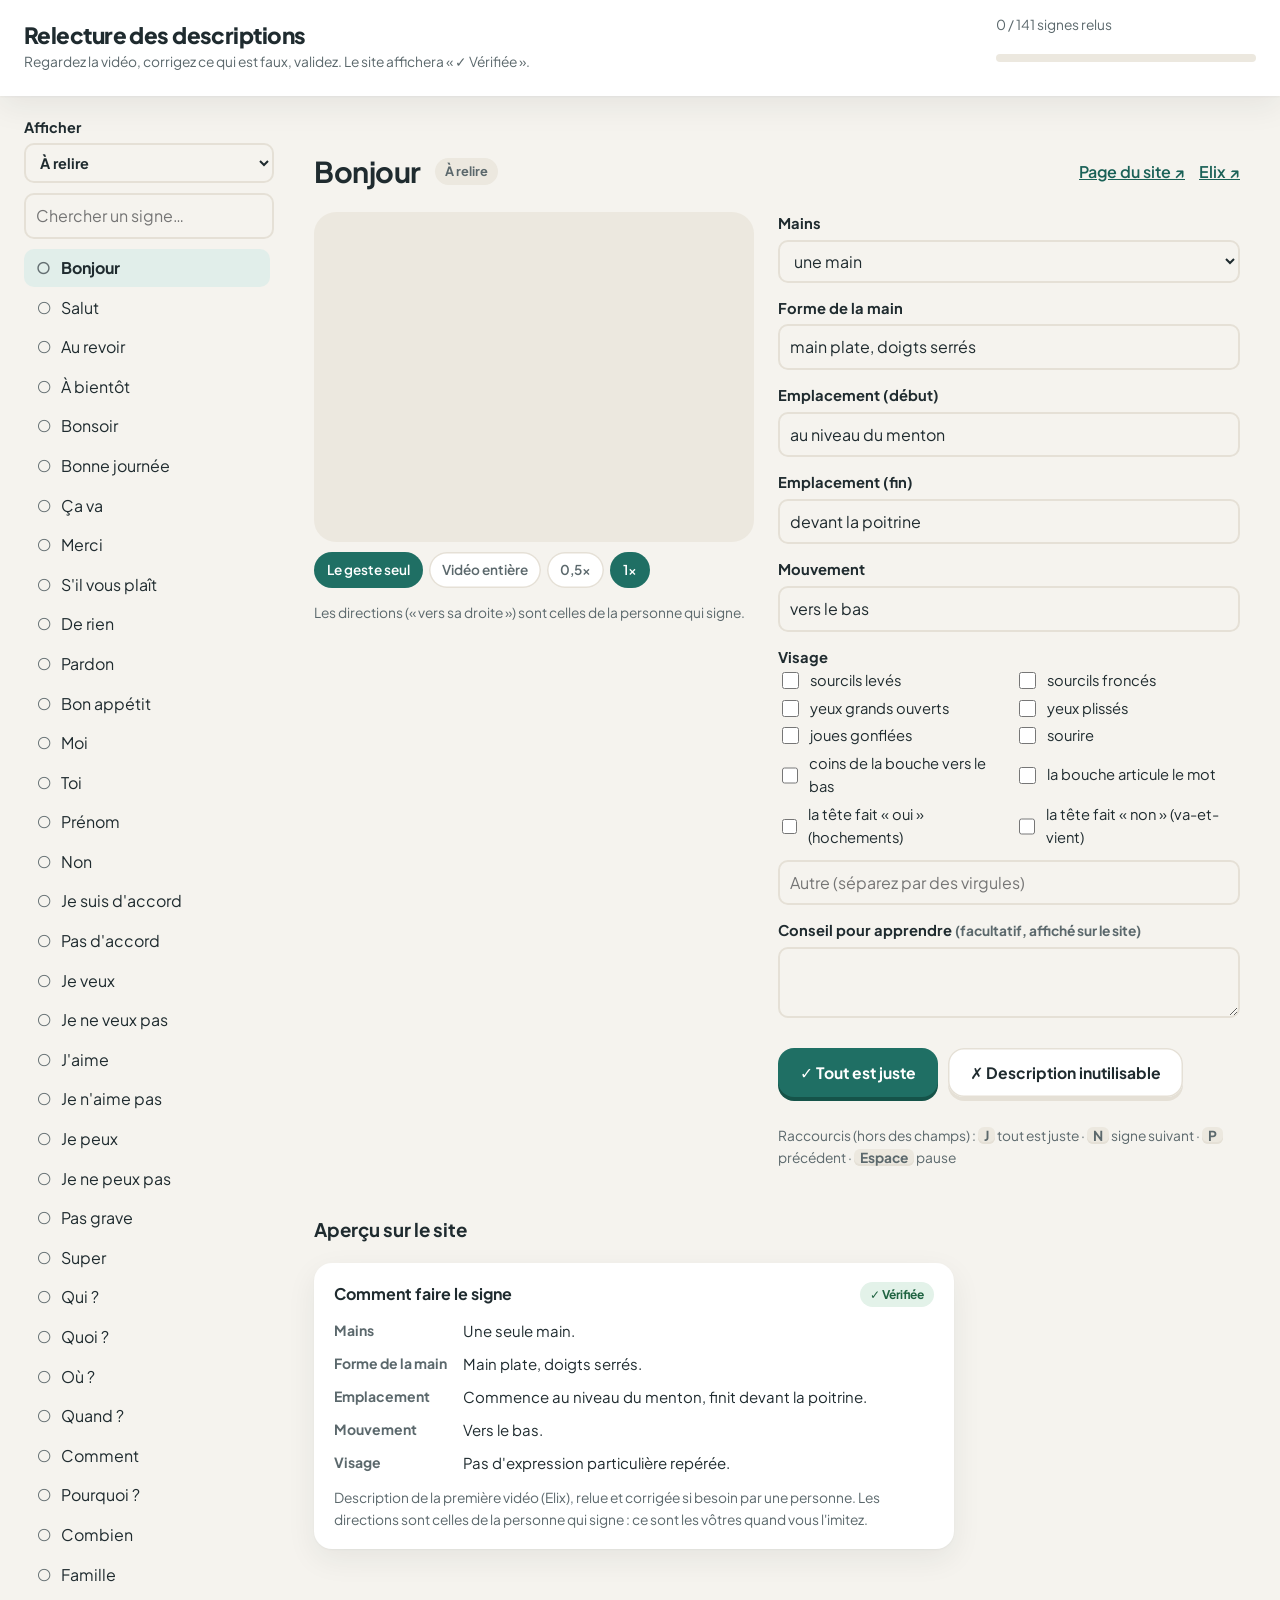
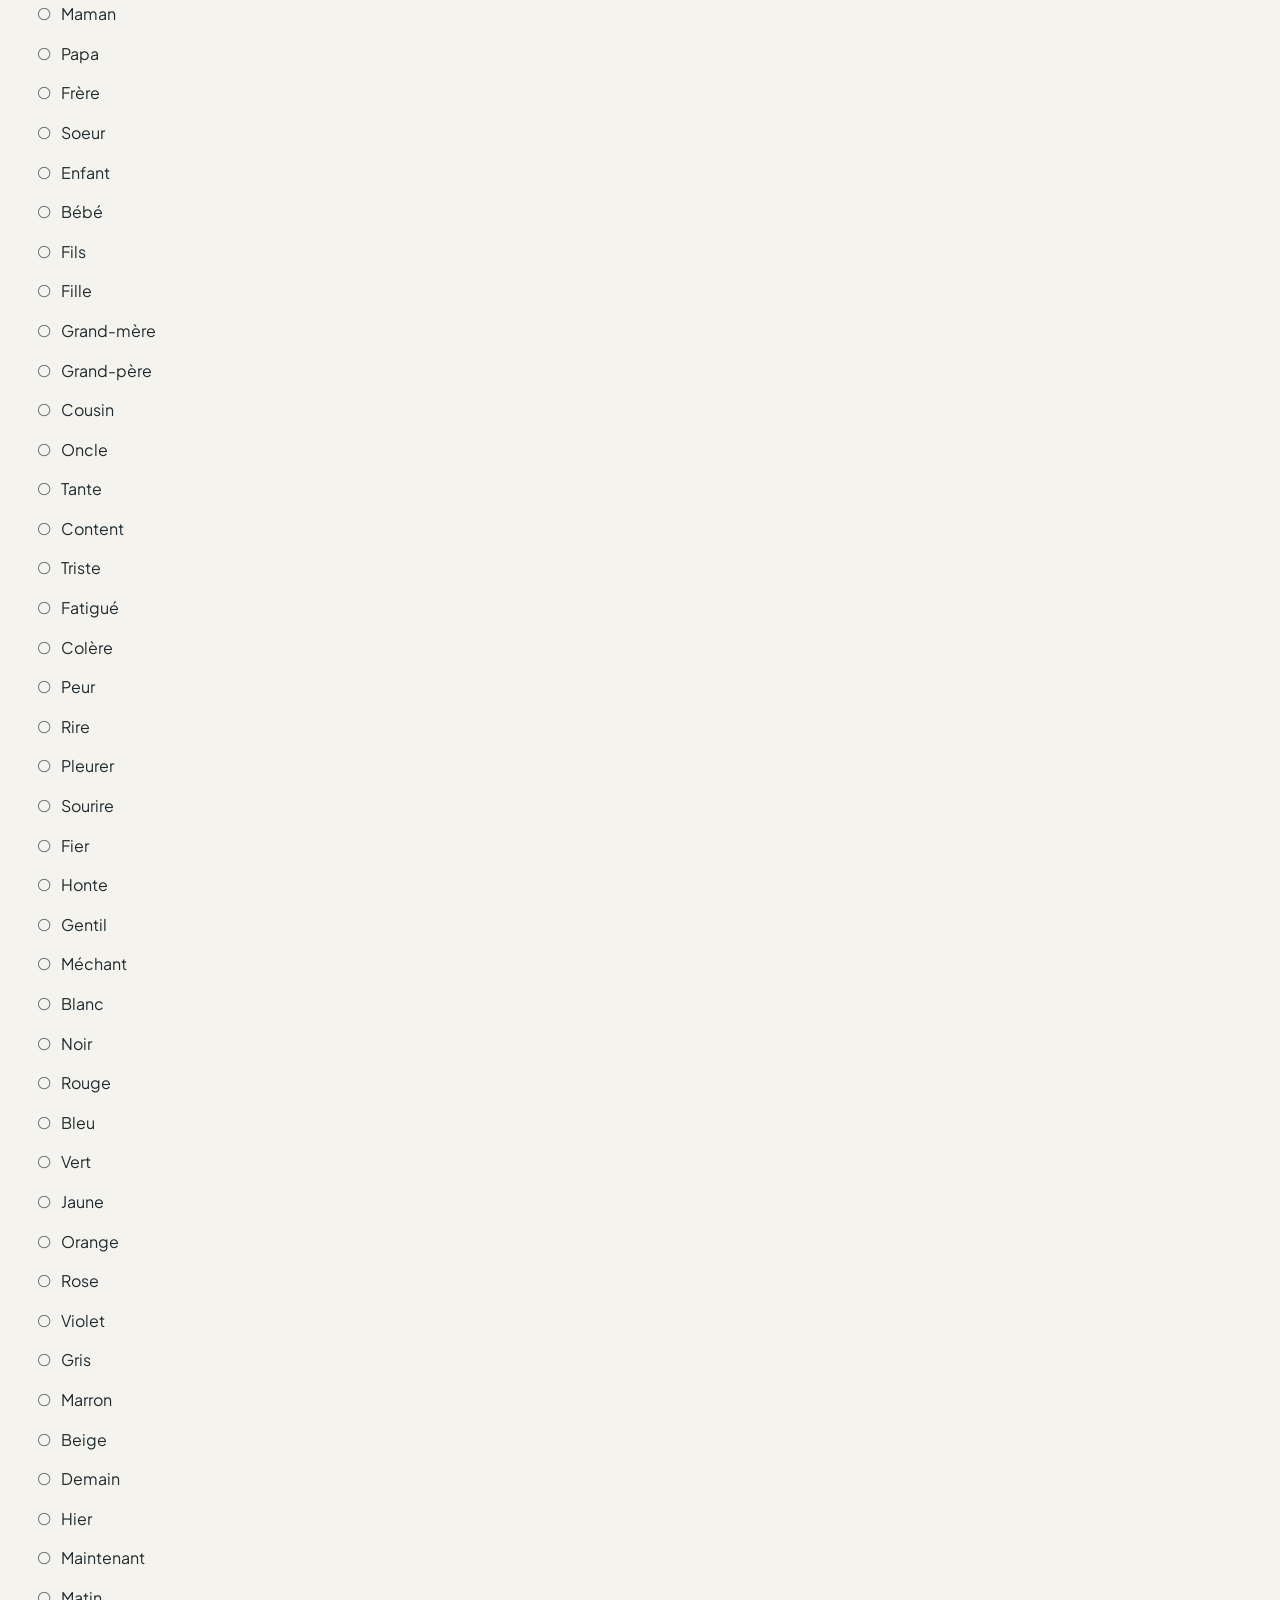
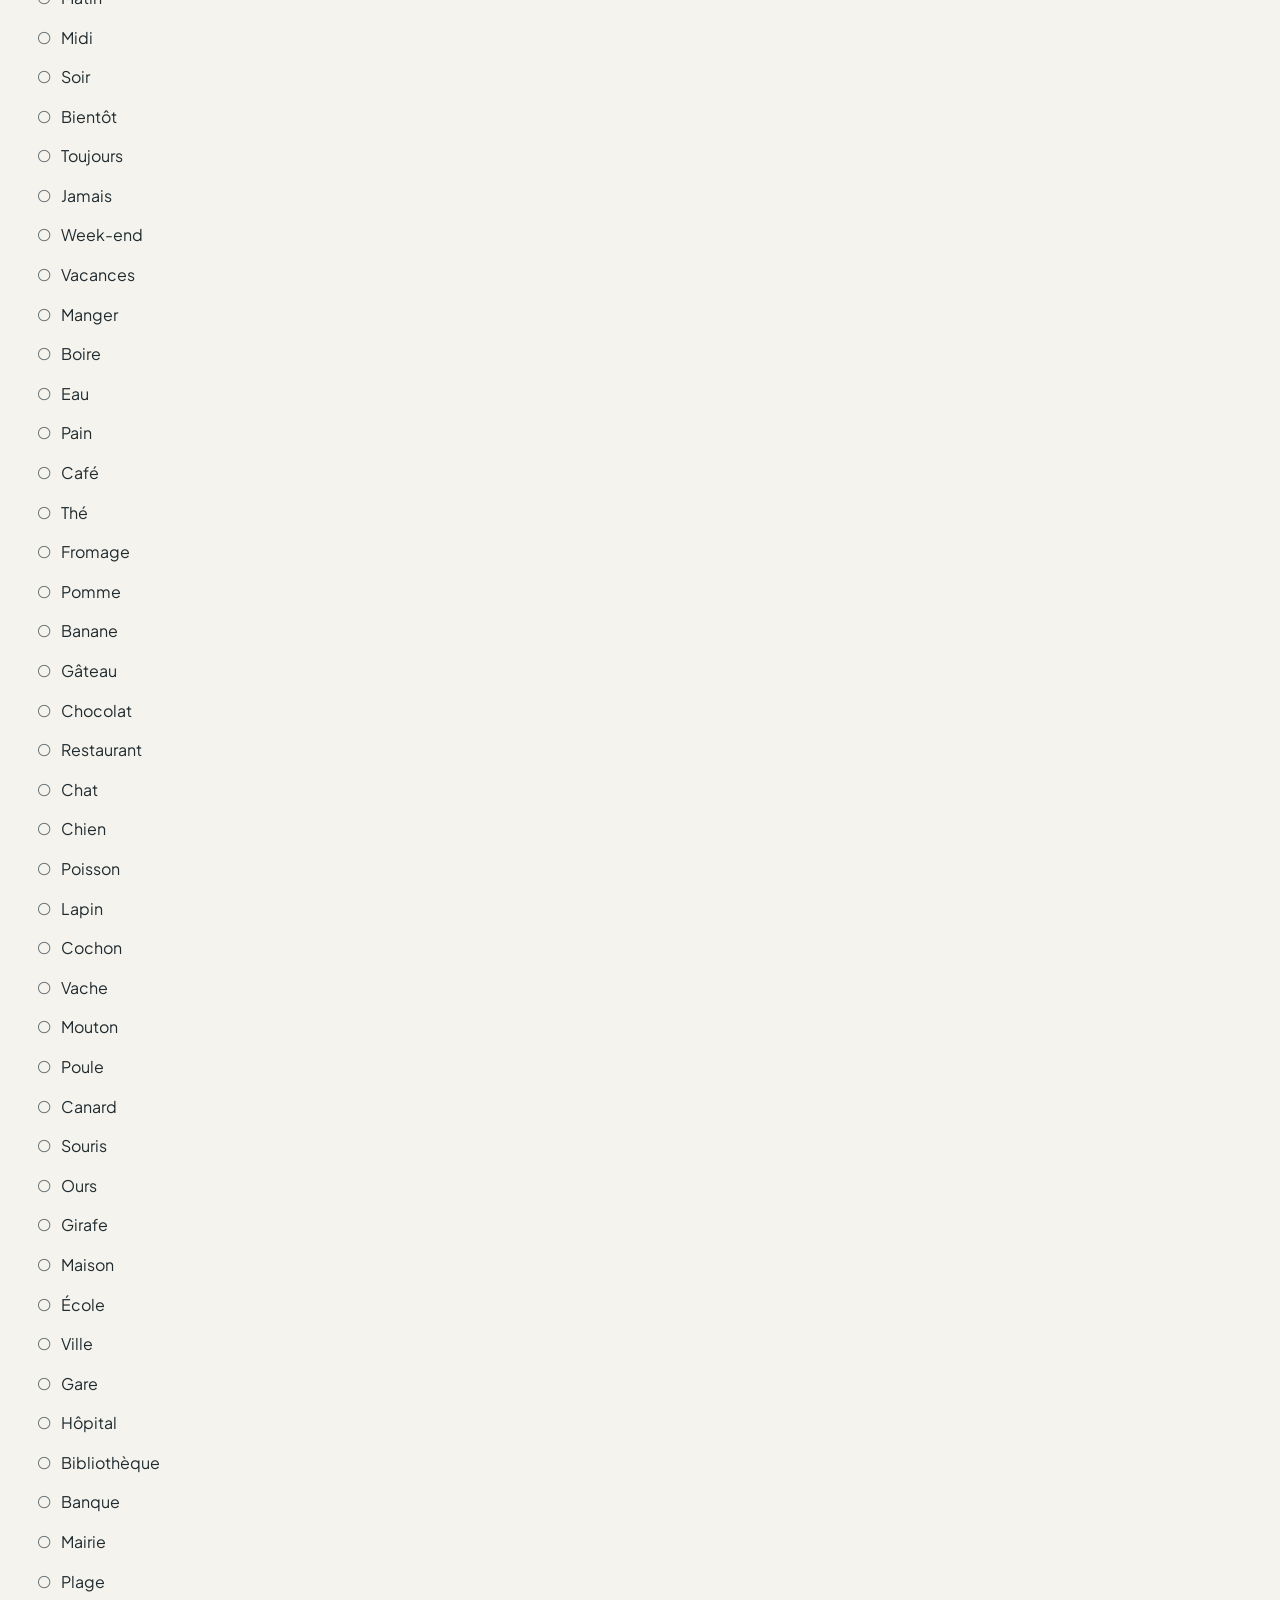
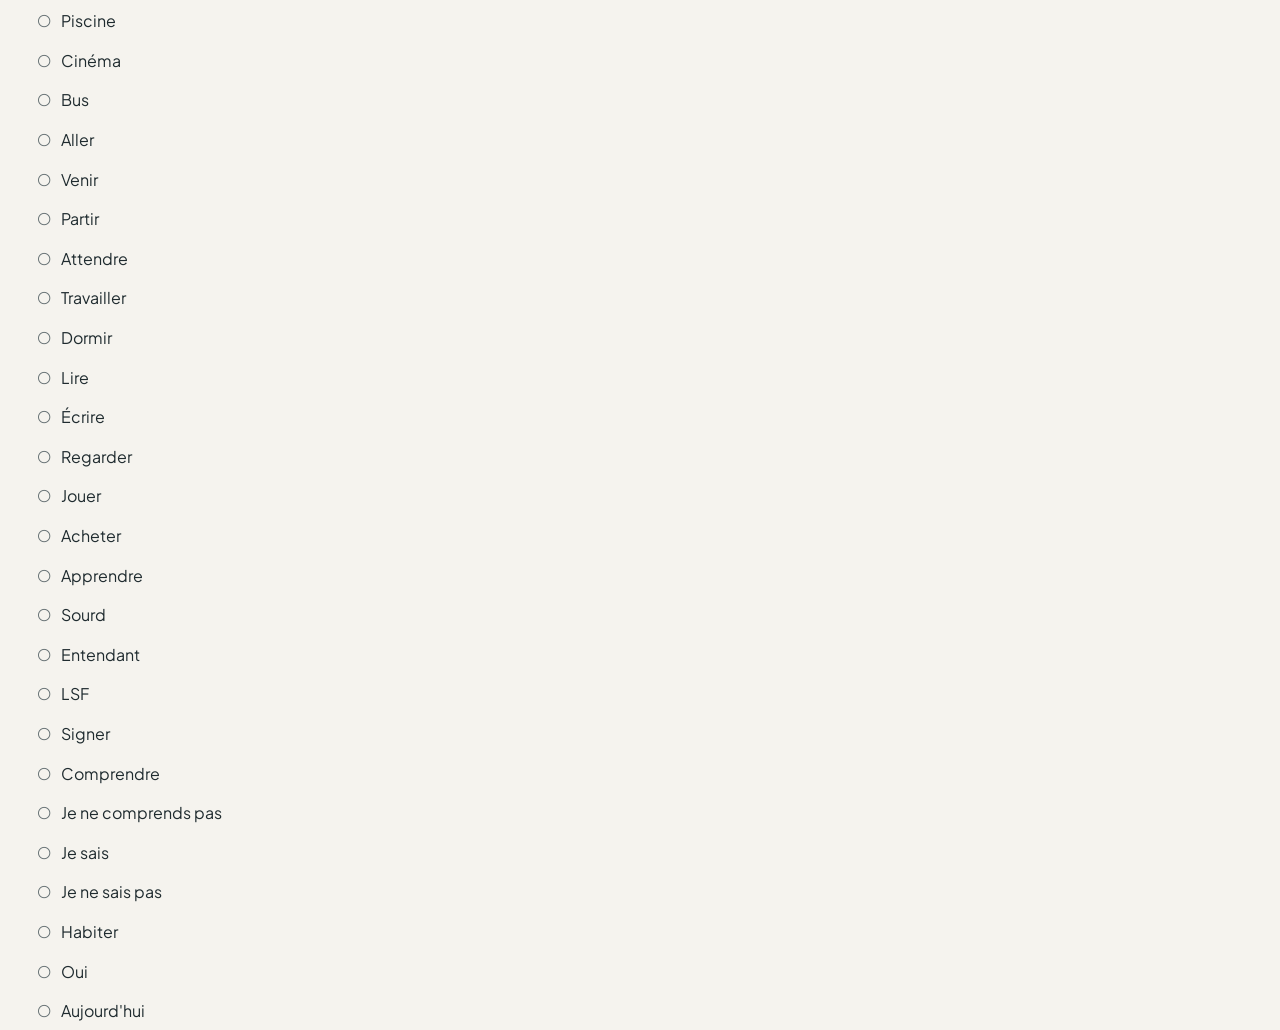
==== outils/relecture.html @ 21530ed2 "Descriptions : « Signaler une erreur » et outil de relecture - Bouton « Signaler une erreur » sur ch" ====
<!doctype html>
<html lang="fr">
<head>
  <meta charset="utf-8">
  <meta name="viewport" content="width=device-width, initial-scale=1">
  <title>Relecture des descriptions · Signes en main</title>
  <meta name="robots" content="noindex">
  <link rel="preconnect" href="https://fonts.googleapis.com">
  <link href="https://fonts.googleapis.com/css2?family=Plus+Jakarta+Sans:wght@400;600;700;800&display=swap" rel="stylesheet">
  <link rel="stylesheet" href="../css/style.css">
  <link rel="stylesheet" href="relecture.css">
</head>
<body>
  <header class="rl-entete">
    <div>
      <h1>Relecture des descriptions</h1>
      <p class="petit">Regardez la vidéo, corrigez ce qui est faux, validez. Le site affichera « ✓ Vérifiée ».</p>
    </div>
    <div class="rl-avancement">
      <span id="rl-compte" class="petit"></span>
      <span class="barre"><span id="rl-barre"></span></span>
      <span id="rl-sauvegarde" class="rl-sauvegarde" role="status" aria-live="polite"></span>
    </div>
  </header>

  <div class="rl-page">
    <aside class="rl-liste">
      <label class="rl-filtre">Afficher
        <select id="rl-filtre">
          <option value="a-relire">À relire</option>
          <option value="signales">Signalés</option>
          <option value="corrigee">Corrigés</option>
          <option value="verifiee">Validés tels quels</option>
          <option value="fausse">Inutilisables</option>
          <option value="tout">Tous</option>
        </select>
      </label>
      <input id="rl-recherche" type="search" placeholder="Chercher un signe…" aria-label="Chercher un signe">
      <nav id="rl-signes" aria-label="Signes à relire"></nav>
    </aside>
    <main id="rl-principal"></main>
  </div>

  <div id="rl-telecharger" class="rl-telecharger" hidden>
    <p><strong>Enregistrement automatique indisponible</strong> : le site n'a pas été ouvert avec « Ouvrir le site.bat ».
      Téléchargez le fichier, rangez-le dans le dossier <code>data</code> du site, puis lancez « Vérifier le site.bat ».
      Votre travail reste gardé dans ce navigateur en attendant.</p>
    <button class="btn" id="rl-btn-telecharger">Télécharger relecture-descriptions.json</button>
  </div>

  <script>
    // fonctions du site dont l'outil a besoin (définies dans js/app.js, non chargé ici)
    const echapper = s => String(s).replace(/[&<>"']/g, c => ({ "&": "&amp;", "<": "&lt;", ">": "&gt;", '"': "&quot;", "'": "&#39;" }[c]));
  </script>
  <script src="../js/progress.js"></script>
  <script src="../js/dictionnaire.js"></script>
  <script src="../js/descriptions.js"></script>
  <script src="../js/page-dictionnaire.js"></script>
  <script src="../js/signalements.js"></script>
  <script src="relecture.js"></script>
</body>
</html>
---- css/style.css ----
/* =====================================================================
   Signes en main — direction artistique « parcours » :
   grandes cartes arrondies, boutons en relief, parcours de pastilles,
   palette sobre (vert sapin, sable chaud, abricot en touche), sans noir pur.
   ===================================================================== */
:root {
  --fond: #f5f3ee;          /* sable très clair */
  --fond-2: #ece8df;
  --surface: #ffffff;
  --texte: #1f2b2f;         /* encre vert-gris, pas de noir pur */
  --doux: #5b686c;
  --tres-doux: #646f72;     /* contrastes vérifiés : au moins 4,5:1 sur le fond (WCAG AA) */
  --bord: #e5e0d6;
  --accent: #1f6f64;        /* vert sapin */
  --accent-fonce: #155349;
  --accent-pale: #e1eeea;
  --accent-texte: #1a6157;  /* l'accent quand il sert de couleur de texte */
  --chaud: #e08c4c;         /* abricot : série, élément « en cours » */
  --chaud-fonce: #9a5220;
  --chaud-pale: #fbeadc;
  --chaud-texte: #9a5220;
  --ok: #2a7f53;
  --ok-fonce: #1f6341;
  --ok-pale: #e3f2e9;
  --ok-texte: #1f6341;
  --ko: #b84f38;
  --ko-fonce: #933b28;
  --ko-pale: #f8e5df;
  --ko-texte: #933b28;
  --verre: rgba(245, 243, 238, .88); /* barre du haut translucide */
  --blanc-photo: #ffffff;
  color-scheme: light;
  --ombre: 0 1px 2px rgba(31, 43, 47, .04), 0 10px 30px rgba(31, 43, 47, .07);
  --rayon: 22px;
  --relief: 0 4px 0;        /* épaisseur des boutons « en relief » */
}

/* ---------- Thème sombre doux (réglage « Apparence ») : gris-vert, jamais de noir pur ---------- */
html[data-theme="sombre"] {
  --fond: #1f2628; --fond-2: #283133; --surface: #2a3335; --texte: #e8ebe6; --doux: #b3bcb9; --tres-doux: #939e9c; --bord: #3b4548;
  --accent: #2b7f72; --accent-fonce: #1b544b; --accent-pale: #244540; --accent-texte: #7cc7b8;
  --chaud: #e3955a; --chaud-fonce: #a8632d; --chaud-pale: #4a3628; --chaud-texte: #f0b98c;
  --ok: #2a7f53; --ok-fonce: #1f5e3e; --ok-pale: #233f30; --ok-texte: #9fdcb8;
  --ko: #b84f38; --ko-fonce: #8a3a29; --ko-pale: #4a2a24; --ko-texte: #f2b0a0;
  --verre: rgba(31, 38, 40, .88); --blanc-photo: #e9e6df;
  --ombre: 0 1px 2px rgba(0, 0, 0, .2), 0 10px 30px rgba(0, 0, 0, .18);
  color-scheme: dark;
}
@media (prefers-color-scheme: dark) {
  html[data-theme="auto"] {
    --fond: #1f2628; --fond-2: #283133; --surface: #2a3335; --texte: #e8ebe6; --doux: #b3bcb9; --tres-doux: #939e9c; --bord: #3b4548;
    --accent: #2b7f72; --accent-fonce: #1b544b; --accent-pale: #244540; --accent-texte: #7cc7b8;
    --chaud: #e3955a; --chaud-fonce: #a8632d; --chaud-pale: #4a3628; --chaud-texte: #f0b98c;
    --ok: #2a7f53; --ok-fonce: #1f5e3e; --ok-pale: #233f30; --ok-texte: #9fdcb8;
    --ko: #b84f38; --ko-fonce: #8a3a29; --ko-pale: #4a2a24; --ko-texte: #f2b0a0;
    --verre: rgba(31, 38, 40, .88); --blanc-photo: #e9e6df;
    --ombre: 0 1px 2px rgba(0, 0, 0, .2), 0 10px 30px rgba(0, 0, 0, .18);
    color-scheme: dark;
  }
}

/* ---------- Accessibilité ---------- */
/* contour bien visible pour la navigation au clavier (pas au clic de souris) */
:focus-visible { outline: 3px solid var(--accent-texte); outline-offset: 3px; border-radius: 6px; }
.btn:focus-visible, .btn-choix:focus-visible, .choix-video:focus-visible { outline-offset: 4px; }
.lien-evitement {
  position: absolute; left: 12px; top: -60px; z-index: 30; background: var(--accent); color: #fff; padding: 10px 16px;
  border-radius: 12px; font-weight: 700; text-decoration: none; transition: top .15s;
}
.lien-evitement:focus { top: 12px; }
.visuellement-cache { position: absolute !important; width: 1px; height: 1px; overflow: hidden; clip: rect(0 0 0 0); white-space: nowrap; }
main h1:focus { outline: none; }
/* moins d'animations pour les personnes que le mouvement gêne */
@media (prefers-reduced-motion: reduce) {
  *, *::before, *::after { animation-duration: .01ms !important; animation-iteration-count: 1 !important; transition-duration: .01ms !important; scroll-behavior: auto !important; }
}

/* ---------- Vidéo qui ne charge pas / hors ligne ---------- */
.choix-video .video-erreur { min-height: 0; aspect-ratio: 4 / 3; padding: 8px; font-size: .85rem; }
.video-erreur {
  display: grid; place-items: center; text-align: center; gap: 8px; padding: 28px 18px; min-height: 180px; border-radius: 14px;
  background: var(--fond-2); color: var(--doux);
}
.video-erreur strong { color: var(--texte); }
.video-erreur .hero-actions { justify-content: center; margin: 4px 0 0; }
.video-erreur .btn { margin-top: 0; }
.bandeau-hors-ligne {
  position: sticky; top: 0; z-index: 11; text-align: center; padding: 8px 16px; font-size: .88rem; font-weight: 600;
  background: var(--chaud-pale); color: var(--chaud-texte);
}

* { box-sizing: border-box; }
body {
  margin: 0;
  font-family: "Plus Jakarta Sans", "Segoe UI", system-ui, sans-serif;
  background: var(--fond);
  color: var(--texte);
  line-height: 1.6;
  -webkit-font-smoothing: antialiased;
}
a { color: inherit; }
h1 { font-size: clamp(1.8rem, 4vw, 2.5rem); line-height: 1.15; letter-spacing: -.025em; font-weight: 800; margin: .2em 0 .5em; }
h2 { font-size: 1.3rem; letter-spacing: -.015em; font-weight: 700; margin: 2.4em 0 1em; }
.petit { color: var(--doux); font-size: .86rem; }

/* ---------- Barre du haut ---------- */
.topbar {
  display: flex; align-items: center; gap: 12px 20px; flex-wrap: wrap;
  padding: 12px max(16px, calc((100% - 1080px) / 2));
  background: var(--verre); backdrop-filter: blur(12px);
  border-bottom: 1px solid var(--bord); position: sticky; top: 0; z-index: 10;
}
.logo { display: flex; align-items: center; gap: 10px; font-weight: 800; text-decoration: none; letter-spacing: -.02em; font-size: 1.05rem; }
.logo-mark {
  width: 34px; height: 34px; border-radius: 11px; display: grid; place-items: center;
  background: var(--accent); color: #fff; font-size: 1rem; box-shadow: 0 3px 0 var(--accent-fonce);
}
.topbar nav { display: flex; gap: 2px; flex-wrap: wrap; flex: 1; }
.topbar nav a { text-decoration: none; padding: 8px 14px; border-radius: 12px; color: var(--doux); font-size: .93rem; font-weight: 600; }
.topbar nav a:hover { color: var(--texte); background: var(--fond-2); }
.topbar nav a.actif { color: var(--accent-texte); background: var(--accent-pale); }
.compteurs { display: flex; gap: 8px; }
.compteur {
  display: inline-flex; align-items: center; gap: 6px; padding: 6px 12px; border-radius: 99px; text-decoration: none;
  background: var(--surface); border: 1px solid var(--bord); font-weight: 700; font-size: .9rem;
}
.compteur svg { width: 18px; height: 18px; }
.compteur.serie { color: var(--chaud-texte); }
.compteur.serie svg { color: var(--chaud); }
.compteur.appris { color: var(--accent-texte); }
.compteur span { color: var(--doux); font-weight: 600; font-size: .78rem; }

main { max-width: 1080px; margin: 0 auto; padding: 32px 16px 80px; }
.footer { text-align: center; color: var(--tres-doux); font-size: .8rem; padding: 28px 16px; border-top: 1px solid var(--bord); }
.footer a { color: var(--doux); }

/* ---------- Boutons en relief ---------- */
.btn {
  display: inline-block; border: none; cursor: pointer; text-decoration: none; font: inherit; font-weight: 700; font-size: .98rem;
  background: var(--accent); color: #fff; padding: 12px 22px; border-radius: 16px; margin-top: 12px;
  box-shadow: var(--relief) var(--accent-fonce); transition: filter .15s, transform .08s, box-shadow .08s;
  position: relative; top: 0;
}
.btn:hover { filter: brightness(1.06); }
.btn:active { transform: translateY(3px); box-shadow: 0 1px 0 var(--accent-fonce); }
.btn-second { background: var(--surface); color: var(--texte); box-shadow: 0 0 0 1.5px var(--bord) inset, var(--relief) var(--bord); }
.btn-second:active { box-shadow: 0 0 0 1.5px var(--bord) inset, 0 1px 0 var(--bord); }
.btn-ok { background: var(--ok); box-shadow: var(--relief) var(--ok-fonce); }
.btn-ko { background: var(--ko); box-shadow: var(--relief) var(--ko-fonce); }
.btn-grand { padding: 15px 30px; font-size: 1.05rem; }
.retour { display: inline-block; color: var(--doux); text-decoration: none; font-size: .92rem; font-weight: 600; margin-bottom: 8px; }
.retour:hover { color: var(--accent-texte); }
.surtitre {
  display: inline-block; font-size: .78rem; font-weight: 700; color: var(--accent-texte); background: var(--accent-pale);
  padding: 4px 12px; border-radius: 99px; letter-spacing: .03em; text-transform: uppercase;
}
a.surtitre { text-decoration: none; }
.lien-plus { color: var(--accent-texte); font-weight: 700; text-decoration: none; }

/* ---------- Accueil ---------- */
.hero { display: grid; grid-template-columns: 1.1fr 1fr; gap: 48px; align-items: center; padding: 8px 0; }
.hero h1 { font-size: clamp(2.1rem, 5vw, 3.2rem); margin-top: .45em; }
.hero-sous { color: var(--doux); font-size: 1.08rem; max-width: 34em; }
.hero-actions { display: flex; gap: 12px; flex-wrap: wrap; margin-bottom: 8px; }
.tableau { display: grid; grid-template-columns: 1.4fr 1fr 1fr; gap: 16px; margin-top: 36px; }
.tuile {
  background: var(--surface); border-radius: var(--rayon); padding: 22px; text-decoration: none; display: flex; flex-direction: column; gap: 4px;
  box-shadow: var(--ombre); transition: transform .2s;
}
a.tuile:hover { transform: translateY(-2px); }
.tuile-titre { font-weight: 800; font-size: 1.15rem; letter-spacing: -.01em; }
.tuile-chiffre { font-size: 2.2rem; font-weight: 800; letter-spacing: -.03em; line-height: 1.1; }
.tuile.continuer { background: var(--accent); color: #fff; box-shadow: 0 6px 0 var(--accent-fonce); }
.tuile.continuer .petit { color: rgba(255,255,255,.75); }
.tuile.continuer .barre { background: rgba(255,255,255,.2); }
.tuile.continuer .barre span { background: #fff; }
.tuile.serie .tuile-chiffre { color: var(--chaud-texte); }
.tuile.reviser .tuile-chiffre { color: var(--accent-texte); }
.tuile .carte-icone { margin-bottom: 6px; }
.info { background: var(--surface); border-radius: var(--rayon); padding: 8px 28px 20px; margin-top: 48px; box-shadow: var(--ombre); }
.info h2 { margin-top: 1em; }
.info ul { padding-left: 1.1em; color: var(--doux); }
.info li { margin: 6px 0; }

/* ---------- Cartes de thèmes ---------- */
.grille { display: grid; grid-template-columns: repeat(auto-fill, minmax(230px, 1fr)); gap: 16px; }
.carte {
  display: flex; flex-direction: column; gap: 4px; text-decoration: none;
  background: var(--surface); border-radius: var(--rayon); padding: 22px; box-shadow: var(--ombre);
  transition: transform .2s;
}
.carte:hover { transform: translateY(-3px); }
.carte-icone {
  width: 46px; height: 46px; border-radius: 14px; display: grid; place-items: center; margin-bottom: 12px;
  color: var(--c); background: color-mix(in srgb, var(--c) 13%, var(--surface));
}
.carte-icone svg { width: 23px; height: 23px; }
.carte-titre { font-weight: 700; font-size: 1.06rem; }
.barre { height: 8px; background: var(--fond-2); border-radius: 99px; overflow: hidden; margin-top: 14px; }
.barre span { display: block; height: 100%; background: var(--c, var(--accent)); border-radius: 99px; }
.titre-icone { display: flex; align-items: center; gap: 14px; }
.titre-icone .carte-icone { margin: 0; }

/* ---------- Parcours (page Leçons) ---------- */
.unite {
  border-radius: var(--rayon); padding: 20px 24px; margin: 36px 0 8px; color: #fff;
  background: var(--c); box-shadow: 0 5px 0 color-mix(in srgb, var(--c) 70%, black);
  display: flex; align-items: center; justify-content: space-between; gap: 16px; flex-wrap: wrap;
}
.unite:first-of-type { margin-top: 20px; }
.unite small { display: block; font-size: .78rem; font-weight: 700; letter-spacing: .06em; text-transform: uppercase; opacity: .8; }
.unite strong { font-size: 1.3rem; font-weight: 800; letter-spacing: -.01em; }
.unite .compte { font-weight: 700; font-size: .9rem; background: rgba(0,0,0,.18); padding: 6px 12px; border-radius: 99px; }
.parcours { display: flex; flex-direction: column; align-items: center; gap: 22px; padding: 28px 0 8px; }
.etape { --d: 0px; transform: translateX(var(--d)); display: flex; flex-direction: column; align-items: center; gap: 8px; text-decoration: none; width: 170px; text-align: center; }
.etape:nth-child(4n+2) { --d: 70px; }
.etape:nth-child(4n+3) { --d: 100px; }
.etape:nth-child(4n+4) { --d: 50px; }
.etape:nth-child(4n+1) { --d: -60px; }
.pastille {
  position: relative; width: 84px; height: 84px; border-radius: 50%; display: grid; place-items: center;
  background: conic-gradient(var(--c) calc(var(--p) * 1%), color-mix(in srgb, var(--c) 18%, var(--fond)) 0);
  transition: transform .15s;
}
.pastille::before {
  content: ""; position: absolute; inset: 7px; border-radius: 50%;
  background: var(--surface); box-shadow: 0 4px 0 color-mix(in srgb, var(--c) 35%, var(--surface));
}
.pastille svg { position: relative; width: 32px; height: 32px; color: var(--c); }
.etape:hover .pastille { transform: translateY(-3px); }
.etape.fini .pastille::before { background: var(--c); box-shadow: 0 4px 0 color-mix(in srgb, var(--c) 70%, black); }
.etape.fini .pastille svg { color: #fff; }
.etape-nom { font-weight: 700; font-size: .95rem; line-height: 1.25; }
.etape-info { font-size: .78rem; color: var(--doux); font-weight: 600; margin-top: -6px; }
.bulle-suivante {
  background: var(--chaud-fonce); color: #fff; font-weight: 800; font-size: .8rem; letter-spacing: .02em; text-transform: uppercase;
  padding: 6px 12px; border-radius: 12px; position: relative; box-shadow: 0 3px 0 color-mix(in srgb, var(--chaud-fonce) 70%, black); margin-bottom: 4px;
  animation: flotter 2.4s ease-in-out infinite;
}
.bulle-suivante::after {
  content: ""; position: absolute; left: 50%; bottom: -6px; width: 12px; height: 12px; background: var(--chaud-fonce);
  transform: translateX(-50%) rotate(45deg); border-radius: 2px;
}
.etape.suivante .pastille { outline: 4px solid var(--chaud-pale); outline-offset: 4px; }
@keyframes flotter { 50% { transform: translateY(-4px); } }

/* ---------- Page d'un thème ---------- */
.actions-theme { display: flex; gap: 12px; flex-wrap: wrap; margin: 0 0 24px; }
.actions-theme .btn { margin-top: 0; }
.liste-signes { display: grid; grid-template-columns: repeat(auto-fill, minmax(210px, 1fr)); gap: 10px; margin-bottom: 20px; }
.ligne-signe {
  display: flex; justify-content: space-between; align-items: center; gap: 8px; text-decoration: none; font-weight: 600;
  background: var(--surface); padding: 15px 18px; border-radius: 16px; box-shadow: 0 0 0 1.5px var(--bord) inset, 0 3px 0 var(--bord);
  transition: color .15s, transform .1s;
}
.ligne-signe:hover { color: var(--c); }
.ligne-signe:active { transform: translateY(2px); }
.etat { color: var(--ok-texte); font-size: .78rem; font-weight: 700; white-space: nowrap; }

/* ---------- Vidéos ---------- */
.video-lsf { background: var(--surface); border-radius: var(--rayon); padding: 12px; box-shadow: var(--ombre); }
.video-lsf video { display: block; width: 100%; max-height: 460px; border-radius: 14px; background: var(--fond-2); }
.video-barre { display: flex; align-items: center; justify-content: space-between; gap: 12px; flex-wrap: wrap; padding: 12px 2px 2px; }
.video-credit { font-size: .76rem; color: var(--tres-doux); }
.credits { margin-top: 40px; font-size: .8rem; color: var(--tres-doux); }
.credits a, .video-credit a { color: var(--doux); }
.vitesses { display: flex; gap: 2px; background: var(--fond); border-radius: 12px; padding: 3px; }
.vitesses button {
  border: none; background: transparent; border-radius: 9px; padding: 5px 10px; cursor: pointer; font: inherit; font-size: .8rem; font-weight: 600; color: var(--doux);
}
.vitesses button.actif { background: var(--surface); color: var(--texte); box-shadow: 0 1px 3px rgba(31,43,47,.12); }

/* ---------- Mode gaucher : vidéos et photos retournées comme dans un miroir ---------- */
html.gaucher video,
html.gaucher .lettre img, html.gaucher .lettre-grande img, html.gaucher .zoom-carte img { transform: scaleX(-1); }
.btn-gaucher:not(.btn) {
  border: none; background: var(--fond); color: var(--doux); border-radius: 12px; padding: 8px 12px 8px 30px; cursor: pointer;
  font: inherit; font-size: .8rem; font-weight: 600; position: relative;
}
.btn-gaucher::before {
  content: ""; position: absolute; left: 11px; top: 50%; width: 12px; height: 12px; margin-top: -6px; border-radius: 4px;
  border: 2px solid currentColor; box-sizing: border-box;
}
.btn-gaucher.btn { padding-left: 40px; }
.btn-gaucher.btn::before { left: 18px; }
.btn-gaucher[aria-pressed="true"]:not(.btn) { background: var(--accent-pale); color: var(--accent-texte); }
.btn-gaucher[aria-pressed="true"]::before { background: currentColor; box-shadow: inset 0 0 0 2px var(--surface); }
.video-lecture { display: none; align-items: center; gap: 10px; flex: 1 1 100%; }
html.gaucher .video-lecture { display: flex; }
html.gaucher .video-lsf video { cursor: pointer; }
.video-lecture .lire {
  width: 36px; height: 36px; flex: none; border: none; border-radius: 50%; background: var(--accent); color: #fff;
  font-size: .8rem; cursor: pointer; box-shadow: 0 3px 0 var(--accent-fonce);
}
.video-lecture input { flex: 1; accent-color: var(--accent); min-width: 0; }
/* « vers votre droite » s'inverse tout seul (voir directions() dans page-dictionnaire.js) */
.dir[data-d="droite"]::before { content: "droite"; }
.dir[data-d="gauche"]::before { content: "gauche"; }
html.gaucher .dir[data-d="droite"]::before { content: "gauche"; }
html.gaucher .dir[data-d="gauche"]::before { content: "droite"; }
.si-gaucher, html.gaucher .si-droitier { display: none; }
html.gaucher .si-gaucher { display: inline; }
/* ---------- Sauvegarde de la progression ---------- */
.sauvegarde {
  background: var(--surface); border-radius: var(--rayon); padding: 20px 22px; box-shadow: var(--ombre); margin-bottom: 28px; max-width: 720px;
}
.sauvegarde > p:first-child { margin-top: 0; }
.sauvegarde .a-faire { color: var(--chaud-texte); font-weight: 600; }
.sauvegarde .hero-actions { margin: 14px 0 4px; }
.transfert { margin-top: 16px; border-top: 1px solid var(--bord); padding-top: 14px; }
.transfert summary { cursor: pointer; font-weight: 600; color: var(--accent-texte); }
.transfert textarea {
  width: 100%; box-sizing: border-box; margin-top: 12px; border: 2px solid var(--bord); border-radius: 14px; padding: 10px 12px;
  font: .8rem/1.4 ui-monospace, monospace; color: var(--texte); background: var(--fond); resize: vertical; word-break: break-all;
}
.transfert textarea:focus { outline: none; border-color: var(--accent); }
.message-sauvegarde { margin: 14px 0 0; padding: 12px 14px; border-radius: 14px; }
.message-sauvegarde.ok { background: var(--ok-pale); color: var(--ok-texte); }
.message-sauvegarde.ko { background: var(--ko-pale); color: var(--ko-texte); }
.carte-restauration { margin-top: 16px; padding: 16px; border-radius: 16px; background: var(--fond); }
.carte-restauration p { margin: 0; }
.rappel-sauvegarde {
  display: flex; flex-direction: column; gap: 2px; margin-top: 16px; padding: 14px 18px; border-radius: 18px; text-decoration: none;
  background: var(--chaud-pale); color: var(--chaud-texte); box-shadow: inset 0 0 0 1px color-mix(in srgb, var(--chaud) 30%, transparent);
}
.rappel-sauvegarde .petit { color: var(--chaud-texte); opacity: .85; }
.rappel-sauvegarde:hover { box-shadow: inset 0 0 0 2px var(--chaud); }

/* Choix de l'apparence (page Progression) */
.reglage-theme { flex-direction: column; gap: 10px; border: none; cursor: default; margin-top: -14px; }
.reglage-theme legend { float: left; padding: 0; }
.choix-theme { display: flex; flex-wrap: wrap; gap: 8px; clear: both; }
.choix-theme label { cursor: pointer; }
.choix-theme input { position: absolute; opacity: 0; pointer-events: none; }
.choix-theme span {
  display: inline-block; padding: 8px 14px; border-radius: 12px; font-weight: 600; font-size: .9rem; color: var(--doux);
  background: var(--fond); box-shadow: 0 0 0 1.5px var(--bord) inset;
}
.choix-theme input:checked + span { background: var(--accent-pale); color: var(--accent-texte); box-shadow: 0 0 0 2px var(--accent) inset; }
.choix-theme input:focus-visible + span { outline: 3px solid var(--accent-texte); outline-offset: 2px; }

/* Réglage avec interrupteur (page Progression) */
.reglage {
  display: flex; align-items: flex-start; gap: 14px; background: var(--surface); border-radius: var(--rayon); padding: 18px 20px;
  box-shadow: var(--ombre); cursor: pointer; margin-bottom: 28px; max-width: 720px;
}
.reglage input { position: absolute; opacity: 0; pointer-events: none; }
.reglage .petit { display: block; margin-top: 4px; }
.interrupteur {
  flex: none; width: 46px; height: 28px; border-radius: 99px; background: var(--bord); position: relative; transition: background .2s; margin-top: 2px;
}
.interrupteur::after {
  content: ""; position: absolute; top: 3px; left: 3px; width: 22px; height: 22px; border-radius: 50%; background: #fff;
  box-shadow: 0 1px 3px rgba(31,43,47,.25); transition: transform .2s;
}
.reglage input:checked + .interrupteur { background: var(--accent); }
.reglage input:checked + .interrupteur::after { transform: translateX(18px); }
.reglage input:focus-visible + .interrupteur { outline: 3px solid var(--accent-pale); outline-offset: 2px; }
.signeurs { display: flex; align-items: center; flex-wrap: wrap; gap: 8px; margin-top: 14px; }

/* ---------- Fiche signe ---------- */
.fiche { display: grid; grid-template-columns: 1fr 1fr; gap: 40px; align-items: start; }
.fiche-info .btn-second { margin-left: 8px; }
.nav-signes { display: flex; justify-content: space-between; gap: 12px; margin-top: 32px; }
.nav-signes a { color: var(--accent-texte); font-weight: 700; text-decoration: none; font-size: .92rem; }
.conseils-signe { color: var(--doux); padding-left: 1.2em; margin: 8px 0 18px; }
.conseils-signe li { margin: 6px 0; }
.description-auto { margin: 18px 0; padding: 18px 20px; border-radius: 18px; background: var(--surface); box-shadow: var(--ombre); }
.description-tete { display: flex; align-items: center; justify-content: space-between; gap: 10px; flex-wrap: wrap; margin-bottom: 12px; }
.etiquette-auto { font-size: 12px; font-weight: 700; color: var(--chaud-texte); background: var(--chaud-pale); border-radius: 999px; padding: 3px 10px; }
.description-auto dl { display: grid; grid-template-columns: max-content 1fr; gap: 9px 16px; margin: 0 0 12px; }
.description-auto dt { font-weight: 700; color: var(--doux); font-size: 14px; }
.description-auto dd { margin: 0; font-size: 15px; }
.description-auto .petit { margin: 0; }
.plus-loin { margin-top: 18px; padding: 16px 18px; border-radius: 18px; background: var(--surface); box-shadow: var(--ombre); }
.plus-loin p { margin: 2px 0 10px; }
.liens-plus { display: flex; gap: 10px; flex-wrap: wrap; }
.liens-plus a {
  display: flex; flex-direction: column; text-decoration: none; font-weight: 700; color: var(--accent-texte);
  padding: 9px 14px; border-radius: 12px; background: var(--accent-pale);
}
.liens-plus a span { font-size: .75rem; font-weight: 500; color: var(--doux); }

/* ---------- Quiz ---------- */
.quiz-tete { display: flex; align-items: center; gap: 16px; margin-bottom: 8px; }
.quitter {
  width: 40px; height: 40px; border-radius: 12px; display: grid; place-items: center; text-decoration: none; flex-shrink: 0;
  color: var(--doux); font-size: 1.3rem; font-weight: 700; background: var(--surface); box-shadow: 0 0 0 1.5px var(--bord) inset;
}
.quitter:hover { color: var(--texte); }
.progression-quiz { flex: 1; height: 14px; background: var(--fond-2); border-radius: 99px; overflow: hidden; }
.progression-quiz span { display: block; height: 100%; background: var(--ok); border-radius: 99px; transition: width .4s; box-shadow: inset 0 -3px 0 rgba(0,0,0,.08); }
.quiz-compte { font-weight: 700; color: var(--doux); font-size: .9rem; white-space: nowrap; }
.consigne { font-size: clamp(1.3rem, 3vw, 1.6rem); font-weight: 800; letter-spacing: -.015em; margin: 22px 0 18px; }
.quiz { display: grid; grid-template-columns: 1.1fr 1fr; gap: 32px; align-items: center; }
.choix { display: grid; grid-template-columns: 1fr 1fr; gap: 12px; }
.btn-choix {
  font: inherit; font-size: 1.02rem; font-weight: 700; padding: 18px 16px; border-radius: 16px; cursor: pointer; text-align: center;
  background: var(--surface); border: none; color: var(--texte);
  box-shadow: 0 0 0 2px var(--bord) inset, var(--relief) var(--bord); transition: transform .08s, box-shadow .08s, background .15s;
}
.btn-choix:hover:not(:disabled) { background: var(--accent-pale); }
.btn-choix:active:not(:disabled) { transform: translateY(3px); box-shadow: 0 0 0 2px var(--bord) inset, 0 1px 0 var(--bord); }
.btn-choix:disabled { cursor: default; }
.btn-choix.juste { background: var(--ok-pale); color: var(--ok-texte); box-shadow: 0 0 0 2px var(--ok) inset, var(--relief) var(--ok); }
.btn-choix.faux { background: var(--ko-pale); color: var(--ko-texte); box-shadow: 0 0 0 2px var(--ko) inset, var(--relief) var(--ko); }
.choix-videos { display: grid; grid-template-columns: repeat(2, 1fr); gap: 14px; max-width: 820px; }
.choix-video {
  padding: 7px; border-radius: 18px; border: none; background: var(--surface); cursor: pointer;
  box-shadow: 0 0 0 2px var(--bord) inset, var(--relief) var(--bord); transition: transform .08s;
}
.choix-video video { display: block; width: 100%; border-radius: 12px; aspect-ratio: 4 / 3; object-fit: cover; background: var(--fond-2); }
.choix-video:hover:not(:disabled) { box-shadow: 0 0 0 2px var(--accent) inset, var(--relief) var(--accent-pale); }
.choix-video.juste { box-shadow: 0 0 0 3px var(--ok) inset, var(--relief) var(--ok); }
.choix-video.faux { box-shadow: 0 0 0 3px var(--ko) inset, var(--relief) var(--ko); opacity: .75; }
.choix-video:disabled { cursor: default; }
/* bandeau de réponse en bas de l'écran */
#retour-quiz:empty { display: none; }
#retour-quiz {
  position: fixed; left: 0; right: 0; bottom: 0; z-index: 15; padding: 18px max(16px, calc((100% - 1080px) / 2));
  display: flex; align-items: center; justify-content: space-between; gap: 16px; flex-wrap: wrap;
  animation: monter .25s ease-out;
}
#retour-quiz.ok { background: var(--ok-pale); border-top: 2px solid color-mix(in srgb, var(--ok) 30%, var(--surface)); }
#retour-quiz.ko { background: var(--ko-pale); border-top: 2px solid color-mix(in srgb, var(--ko) 30%, var(--surface)); }
#retour-quiz p { margin: 0; font-size: 1.15rem; }
#retour-quiz .petit { display: block; font-size: .85rem; font-weight: 500; margin-top: 2px; }
#retour-quiz .btn { margin: 0; min-width: 180px; text-align: center; }
@keyframes monter { from { transform: translateY(100%); } }
.msg-ok { color: var(--ok-texte); font-weight: 800; }
.msg-ko { color: var(--ko-texte); font-weight: 800; }
.quiz-fin { text-align: center; padding: 40px 0; }
.quiz-fin .hero-actions { justify-content: center; }
.score { font-size: 3.4rem; font-weight: 800; letter-spacing: -.03em; margin: 0; color: var(--accent-texte); }
.quiz-fin .score-carte { display: inline-block; background: var(--surface); border-radius: var(--rayon); padding: 22px 48px; box-shadow: var(--ombre); margin: 8px 0 16px; }

/* ---------- Révision ---------- */
.carte-revision { background: var(--surface); border-radius: var(--rayon); padding: 30px; text-align: center; box-shadow: var(--ombre); max-width: 520px; }
.carte-revision p { margin: 4px 0; }
.boites { display: flex; gap: 14px; align-items: flex-end; max-width: 560px; }
.boite { flex: 1; display: flex; flex-direction: column; align-items: center; gap: 4px; text-align: center; }
.boite-barre { width: 100%; height: 120px; background: var(--fond-2); border-radius: 14px; display: flex; align-items: flex-end; overflow: hidden; }
.boite-barre span { width: 100%; background: var(--accent); border-radius: 14px 14px 0 0; min-height: 3px; }
.boite:nth-child(1) .boite-barre span { background: var(--ko); }
.boite:nth-child(2) .boite-barre span { background: var(--chaud); }
.boite:nth-child(3) .boite-barre span { background: #c9a43e; }
.boite:nth-child(4) .boite-barre span { background: #4f9a75; }

/* ---------- Progression ---------- */
.stats { display: grid; grid-template-columns: repeat(auto-fit, minmax(220px, 1fr)); gap: 16px; }
.stat { background: var(--surface); border-radius: var(--rayon); padding: 22px; display: flex; flex-direction: column; gap: 2px; color: var(--doux); font-size: .9rem; box-shadow: var(--ombre); }
.stat-val { font-size: 2.1rem; font-weight: 800; letter-spacing: -.03em; color: var(--texte); }
#reset { margin-top: 40px; }
.bandeau-revision {
  display: flex; align-items: center; gap: 16px; margin-top: 28px; padding: 16px 20px; text-decoration: none;
  background: var(--accent-pale); border-radius: var(--rayon);
}
.bandeau-revision .carte-icone { margin: 0; flex-shrink: 0; }
.bandeau-revision .fleche { margin-left: auto; font-size: 1.4rem; color: var(--accent-texte); }
.niveau { display: flex; align-items: baseline; gap: 12px; }
.niveau span { font-size: .75rem; font-weight: 700; text-transform: uppercase; letter-spacing: .06em; color: var(--accent-texte); background: var(--accent-pale); padding: 3px 10px; border-radius: 99px; }

/* ---------- Dictionnaire ---------- */
.recherche {
  display: flex; align-items: center; gap: 10px; background: var(--surface); border: 2px solid transparent;
  border-radius: 18px; padding: 0 18px; box-shadow: var(--ombre); transition: border-color .2s;
}
.recherche:focus-within { border-color: var(--accent); }
.recherche svg { width: 20px; height: 20px; color: var(--tres-doux); flex-shrink: 0; }
.recherche input { flex: 1; border: none; outline: none; font: inherit; font-size: 1.05rem; padding: 16px 0; background: transparent; color: var(--texte); min-width: 0; }
.puces { display: flex; flex-wrap: wrap; gap: 8px; margin: 18px 0 14px; }
.puce {
  font: inherit; font-size: .85rem; font-weight: 600; color: var(--doux); background: var(--surface);
  border: none; box-shadow: 0 0 0 1.5px var(--bord) inset; border-radius: 99px; padding: 7px 13px; cursor: pointer; transition: all .15s;
}
.puce span { color: var(--tres-doux); font-size: .78rem; margin-left: 2px; }
.puce:hover { color: var(--accent-texte); }
.puce.actif { background: var(--accent); box-shadow: none; color: #fff; }
.puce.actif span { color: rgba(255,255,255,.75); }
.dico-grille { display: grid; grid-template-columns: repeat(auto-fill, minmax(190px, 1fr)); gap: 10px; margin-bottom: 20px; }
.dico-carte {
  display: flex; flex-direction: column; gap: 2px; text-decoration: none; background: var(--surface);
  border-radius: 16px; padding: 14px 16px; box-shadow: 0 0 0 1.5px var(--bord) inset, 0 3px 0 var(--bord); transition: transform .1s, color .15s;
}
.dico-carte:hover { color: var(--accent-texte); }
.dico-carte:active { transform: translateY(2px); }
.dico-mot { font-weight: 700; }
.dico-cat, .dico-nb { font-size: .78rem; color: var(--tres-doux); }
.dico-nb { color: var(--accent-texte); }

/* ---------- Alphabet ---------- */
.alphabet { display: grid; grid-template-columns: repeat(auto-fill, minmax(112px, 1fr)); gap: 12px; }
.lettre {
  display: flex; flex-direction: column; align-items: center; gap: 4px; padding: 8px; cursor: pointer; font: inherit;
  background: var(--surface); border: none; border-radius: 16px; box-shadow: 0 0 0 1.5px var(--bord) inset, 0 3px 0 var(--bord);
  transition: transform .1s;
}
.lettre:hover { transform: translateY(-2px); }
.lettre img { width: 100%; aspect-ratio: 1; object-fit: contain; border-radius: 10px; background: var(--blanc-photo); }
.lettre strong { font-size: 1.1rem; font-weight: 800; }
.zoom { position: fixed; inset: 0; background: rgba(31, 43, 47, .55); display: grid; place-items: center; z-index: 20; cursor: zoom-out; }
.zoom-carte { background: var(--surface); border-radius: var(--rayon); padding: 16px; text-align: center; max-width: min(90vw, 480px); }
.zoom-carte img { width: 100%; border-radius: 12px; }
.zoom-carte strong { display: block; font-size: 2rem; }
.lettre-grande { background: var(--surface); border-radius: var(--rayon); padding: 12px; display: grid; place-items: center; min-height: 300px; box-shadow: var(--ombre); }
.lettre-grande img { width: min(100%, 340px); height: auto; border-radius: 12px; }
.fin-mot { font-size: 5rem; font-weight: 800; color: var(--tres-doux); }
.choix-lettres .btn-choix { font-size: 1.6rem; }
.epeler { max-width: 520px; }
.pastilles { display: flex; gap: 6px; justify-content: center; margin: 14px 0; }
.pastilles span { width: 12px; height: 12px; border-radius: 50%; background: var(--fond-2); }
.pastilles span.actif { background: var(--chaud); }
.reponse-epeler { display: flex; gap: 10px; margin-top: 16px; }
.reponse-epeler input { flex: 1; min-width: 0; font: inherit; font-size: 1.1rem; padding: 12px 16px; border: 2px solid var(--bord); border-radius: 16px; background: var(--surface); }
.reponse-epeler input:focus { outline: none; border-color: var(--accent); }
.reponse-epeler .btn { margin-top: 0; }
#resultat-epeler .btn { margin: 0 0 0 8px; }

[hidden] { display: none !important; }

/* ---------- Téléphone ---------- */
@media (max-width: 860px) {
  .tableau { grid-template-columns: 1fr 1fr; }
  .tableau .continuer { grid-column: 1 / -1; }
}
@media (max-width: 760px) {
  main { padding-top: 20px; }
  .hero, .fiche, .quiz { grid-template-columns: 1fr; gap: 24px; }
  .compteurs { order: 2; }
  .topbar nav { order: 3; flex-basis: 100%; overflow-x: auto; flex-wrap: nowrap; }
  .choix-videos { gap: 10px; }
  .etape:nth-child(4n+2) { --d: 40px; }
  .etape:nth-child(4n+3) { --d: 60px; }
  .etape:nth-child(4n+4) { --d: 30px; }
  .etape:nth-child(4n+1) { --d: -40px; }
}
@media (max-width: 520px) {
  .description-auto dl { grid-template-columns: 1fr; gap: 2px; }
  .description-auto dd { margin-bottom: 8px; }
  .choix { grid-template-columns: 1fr; }
}
body:has(#retour-quiz.ok, #retour-quiz.ko) main { padding-bottom: 150px; }
.topbar nav { scrollbar-width: none; }
.topbar nav::-webkit-scrollbar { display: none; }

.btn:disabled { opacity: .45; cursor: not-allowed; filter: grayscale(.3); }

/* =====================================================================
   S'entraîner : exercices (js/exercices.js)
   ===================================================================== */
.defi-carte {
  display: flex; align-items: center; gap: 18px; margin: 22px 0 6px; padding: 18px 22px; border-radius: var(--rayon);
  text-decoration: none; background: var(--surface); box-shadow: 0 0 0 2px var(--chaud) inset, 0 5px 0 var(--chaud-fonce);
  transition: transform .1s;
}
.defi-carte:hover { transform: translateY(-2px); }
.defi-carte .carte-icone { --c: var(--chaud-fonce); flex: none; }
.defi-texte { display: flex; flex-direction: column; gap: 2px; flex: 1; min-width: 0; }
.defi-texte .surtitre { align-self: flex-start; color: var(--chaud-texte); background: var(--chaud-pale); }
.defi-carte .btn { margin: 0; flex: none; }
.defi-carte.fait { box-shadow: 0 0 0 2px var(--ok) inset, 0 5px 0 var(--ok-fonce); }
.defi-carte.fait .carte-icone { --c: var(--ok); }
.defi-carte.fait .btn { background: var(--surface); color: var(--texte); box-shadow: 0 0 0 2px var(--bord) inset, var(--relief) var(--bord); }

.grille-exos { display: grid; grid-template-columns: repeat(auto-fill, minmax(280px, 1fr)); gap: 16px; }
.exo-carte {
  display: flex; flex-direction: column; gap: 8px; padding: 20px; border-radius: var(--rayon); text-decoration: none;
  background: var(--surface); box-shadow: var(--ombre); transition: transform .12s, box-shadow .12s; --c: var(--accent);
}
.exo-carte:hover { transform: translateY(-3px); box-shadow: 0 0 0 2px var(--accent) inset, var(--ombre); }
.exo-carte[data-exo="sprint"] { --c: #b5753f; }
.exo-carte[data-exo="paires"] { --c: #75598a; }
.exo-carte[data-exo="ecrire"] { --c: #3a6ea5; }
.exo-carte[data-exo="epeler"] { --c: #3f7f8f; }
.exo-carte[data-exo="comprendre"] { --c: #b0607a; }
.exo-carte[data-exo="construire"] { --c: #5f8466; }
.exo-pied { display: flex; justify-content: space-between; align-items: center; gap: 8px; margin-top: auto; padding-top: 8px; border-top: 1px solid var(--bord); }
.record { display: inline-flex; align-items: center; gap: 6px; font-size: .82rem; font-weight: 700; color: var(--chaud-texte); }
.record svg { width: 16px; height: 16px; }
.liens-exos { display: flex; flex-wrap: wrap; gap: 10px; }
.liens-exos a {
  text-decoration: none; font-weight: 700; color: var(--accent-texte); background: var(--accent-pale); padding: 10px 16px; border-radius: 14px;
}
.filtres-exo { margin-top: 0; }

/* fin d'exercice */
.score-carte.record-battu { box-shadow: 0 0 0 3px var(--chaud) inset, var(--ombre); }
.score-carte.record-battu .petit { color: var(--chaud-texte); font-weight: 800; }
.a-revoir { max-width: 620px; margin: 20px auto 0; padding: 16px; border-radius: 18px; background: var(--surface); box-shadow: var(--ombre); }
.a-revoir .puces { justify-content: center; margin: 10px 0 0; }
.a-revoir .puce { text-decoration: none; }
kbd {
  font-family: inherit; font-weight: 700; font-size: .78em; line-height: 1; padding: 3px 6px; border-radius: 6px;
  background: var(--fond-2); color: var(--doux); box-shadow: inset 0 -2px 0 var(--bord);
}

/* sprint */
.depart { text-align: center; max-width: 620px; margin: 30px auto; }
.depart .btn { font-size: 1.1rem; padding: 14px 32px; }
.chrono span { transition: width .1s linear; }
.chrono.urgent span { background: var(--ko); }
.sprint { display: grid; grid-template-columns: 1.15fr 1fr; gap: 32px; align-items: center; margin-top: 18px; border-radius: var(--rayon); }
.sprint-video { position: relative; aspect-ratio: 4 / 3; border-radius: var(--rayon); overflow: hidden; background: var(--fond-2); box-shadow: var(--ombre); }
.sprint-video video { position: absolute; inset: 0; width: 100%; height: 100%; object-fit: contain; opacity: 0; }
.sprint-video video.actif { opacity: 1; }
.sprint-score { font-size: 2.4rem; font-weight: 800; color: var(--accent-texte); margin: 0; line-height: 1; }
.sprint-score .petit { font-size: .9rem; font-weight: 600; }
.vrai-faux .btn-choix { font-size: 1.15rem; padding: 22px 16px; }
.vrai-faux kbd { margin: 0 4px; }
.sprint.eclair-ok .sprint-video { animation: eclair-ok .45s; }
.sprint.eclair-ko .sprint-video { animation: eclair-ko .45s; }
@keyframes eclair-ok { 30% { box-shadow: 0 0 0 5px var(--ok); } }
@keyframes eclair-ko { 30% { box-shadow: 0 0 0 5px var(--ko); } 20%, 60% { transform: translateX(-6px); } 40%, 80% { transform: translateX(6px); } }

/* jeu des paires */
.paires { display: grid; grid-template-columns: repeat(4, 1fr); gap: 12px; max-width: 860px; margin-bottom: 16px; }
.carte-paire {
  aspect-ratio: 4 / 3; border: none; border-radius: 16px; cursor: pointer; padding: 0; overflow: hidden; position: relative;
  background: var(--accent); box-shadow: var(--relief) var(--accent-fonce); transition: transform .12s, background .15s; font: inherit;
}
.carte-paire .dos { position: absolute; inset: 10px; border-radius: 10px; border: 2px dashed rgba(255,255,255,.35); }
.carte-paire .dos::after { content: "?"; position: absolute; inset: 0; display: grid; place-items: center; color: rgba(255,255,255,.75); font-size: 1.8rem; font-weight: 800; }
.carte-paire:hover:not(.ouverte) { transform: translateY(-3px); }
.carte-paire.ouverte { background: var(--surface); box-shadow: 0 0 0 2px var(--bord) inset, var(--relief) var(--bord); cursor: default; }
.carte-paire video { width: 100%; height: 100%; object-fit: cover; display: block; background: var(--fond-2); }
.mot-paire { display: grid; place-items: center; height: 100%; padding: 8px; font-weight: 800; font-size: 1.05rem; color: var(--texte); }
.carte-paire.trouvee { box-shadow: 0 0 0 3px var(--ok) inset, var(--relief) var(--ok); opacity: .9; }
.carte-paire.rate { box-shadow: 0 0 0 3px var(--ko) inset, var(--relief) var(--ko); }

/* écrire le mot */
.ecrire input {
  width: 100%; font: inherit; font-size: 1.2rem; font-weight: 600; padding: 14px 16px; border-radius: 16px;
  border: 2px solid var(--bord); background: var(--surface); color: var(--texte);
}
.ecrire input:focus { outline: none; border-color: var(--accent); }
.ecrire .hero-actions { margin: 8px 0; }
.ecrire .indice { font-family: ui-monospace, monospace; font-size: 1rem; letter-spacing: .08em; color: var(--accent-texte); min-height: 1.4em; }

/* épeler */
.mot-cases { display: flex; flex-wrap: wrap; gap: 8px; margin: 4px 0 20px; }
.case {
  width: 48px; height: 56px; border-radius: 12px; display: grid; place-items: center; font-size: 1.5rem; font-weight: 800;
  background: var(--surface); box-shadow: 0 0 0 2px var(--bord) inset; color: var(--accent-texte);
}
.case.courante { box-shadow: 0 0 0 3px var(--chaud) inset; }
.case.trouvee { background: var(--accent-pale); box-shadow: 0 0 0 2px var(--accent) inset; }
.grille-photos { display: grid; grid-template-columns: repeat(auto-fill, minmax(96px, 1fr)); gap: 10px; margin-bottom: 14px; }
.photo-lettre {
  border: none; padding: 6px; border-radius: 14px; background: var(--surface); cursor: pointer;
  box-shadow: 0 0 0 2px var(--bord) inset, 0 3px 0 var(--bord); transition: transform .1s;
}
.photo-lettre img { width: 100%; height: auto; aspect-ratio: 4 / 3; object-fit: contain; border-radius: 9px; background: var(--blanc-photo); display: block; }
.photo-lettre:hover { transform: translateY(-2px); }
.photo-lettre.bonne { box-shadow: 0 0 0 3px var(--ok) inset, 0 3px 0 var(--ok); }
.photo-lettre.indice { box-shadow: 0 0 0 3px var(--chaud) inset, 0 3px 0 var(--chaud-fonce); animation: flotter 1.2s ease-in-out infinite; }
.photo-lettre.secoue { animation: secouer .35s; box-shadow: 0 0 0 3px var(--ko) inset, 0 3px 0 var(--ko); }
@keyframes secouer { 25% { transform: translateX(-5px); } 75% { transform: translateX(5px); } }
html.gaucher .photo-lettre img { transform: scaleX(-1); }
.lettre-legende { text-align: center; font-size: 2rem; font-weight: 800; margin: 8px 0 0; min-height: 1.3em; }

/* phrases : lecteur et explication */
.lecteur-phrase .pile { position: relative; aspect-ratio: 4 / 3; border-radius: var(--rayon); overflow: hidden; background: var(--fond-2); box-shadow: var(--ombre); }
.lecteur-phrase video { position: absolute; inset: 0; width: 100%; height: 100%; object-fit: contain; visibility: hidden; }
.lecteur-phrase video.actif { visibility: visible; }
.pips { display: flex; gap: 6px; justify-content: center; margin: 12px 0 4px; }
.pips span { width: 28px; height: 6px; border-radius: 99px; background: var(--bord); transition: background .2s; }
.pips span.fait { background: var(--accent); }
.pips span.actif { background: var(--chaud); }
.lecteur-actions { display: flex; gap: 8px; justify-content: center; }
.lecteur-actions .btn { margin-top: 6px; padding: 8px 14px; font-size: .88rem; }
.lecteur-actions .btn[aria-pressed="true"] { background: var(--accent-pale); color: var(--accent-texte); }
.choix-phrases { grid-template-columns: 1fr; }
.choix-phrases .btn-choix { text-align: left; font-size: .98rem; padding: 16px 18px; }
.gloses { display: flex; flex-wrap: wrap; gap: 8px; margin: 22px 0 10px; }
.glose { display: inline-flex; flex-direction: column; align-items: center; padding: 8px 14px; border-radius: 14px; background: var(--surface); box-shadow: 0 0 0 2px var(--rc, var(--bord)) inset; }
.glose strong { text-transform: uppercase; letter-spacing: .03em; font-size: .9rem; }
.glose small { font-size: .72rem; font-weight: 700; color: var(--rc, var(--doux)); text-transform: uppercase; letter-spacing: .05em; }
.role-temps { --rc: #3a6ea5; }
.role-lieu { --rc: #4f7556; }
.role-qui { --rc: #93566b; }
.role-action { --rc: #9a5f2c; }
.role-etat, .role-qualite { --rc: #75598a; }
.role-question { --rc: #b84f38; }
.role-chose, .role-sujet { --rc: #55707a; }
.role-avis { --rc: #a2546d; }
html[data-theme="sombre"] .glose small { color: color-mix(in srgb, var(--rc, var(--doux)) 45%, #fff); }
@media (prefers-color-scheme: dark) { html[data-theme="auto"] .glose small { color: color-mix(in srgb, var(--rc, var(--doux)) 45%, #fff); } }
.regles { margin: 0 0 18px; padding-left: 20px; color: var(--doux); font-size: .92rem; max-width: 760px; }
.regles li { margin: 4px 0; }
#explication .lecteur-phrase { max-width: 420px; }

/* construire une phrase */
.phrase-fr { font-size: 1.25rem; font-weight: 700; margin: -6px 0 16px; color: var(--accent-texte); }
.ligne-reponse {
  min-height: 72px; display: flex; flex-wrap: wrap; align-items: center; gap: 10px; padding: 12px; border-radius: 18px;
  border: 2px dashed var(--bord); background: var(--surface); margin-bottom: 14px;
}
.ligne-reponse .vide { padding: 0 6px; }
.banque { display: flex; flex-wrap: wrap; gap: 10px; min-height: 52px; }
.carte-signe {
  font: inherit; font-weight: 800; text-transform: uppercase; letter-spacing: .03em; font-size: .92rem; padding: 12px 16px; border: none;
  border-radius: 14px; cursor: pointer; background: var(--surface); color: var(--texte); box-shadow: 0 0 0 2px var(--bord) inset, 0 4px 0 var(--bord);
}
.carte-signe.placee { background: var(--accent-pale); color: var(--accent-texte); box-shadow: 0 0 0 2px var(--accent) inset, 0 4px 0 var(--accent); }
.carte-signe.juste { background: var(--ok-pale); color: var(--ok-texte); box-shadow: 0 0 0 2px var(--ok) inset, 0 4px 0 var(--ok); }
.carte-signe.faux { background: var(--ko-pale); color: var(--ko-texte); box-shadow: 0 0 0 2px var(--ko) inset, 0 4px 0 var(--ko); }
.carte-signe:active:not(:disabled) { transform: translateY(3px); }

@media (max-width: 760px) {
  .sprint { grid-template-columns: 1fr; gap: 16px; }
  .paires { grid-template-columns: repeat(3, 1fr); gap: 8px; }
  .defi-carte { flex-wrap: wrap; }
  .defi-carte .btn { width: 100%; text-align: center; }
  .grille-photos { grid-template-columns: repeat(4, 1fr); gap: 6px; }
  .mot-paire { font-size: .9rem; }
}

/* ------------------------------------------------------------------ */
/* Mini-leçons « Comprendre la LSF »                                    */
/* ------------------------------------------------------------------ */
.carte-lecon .surtitre { margin: 4px 0 0; }
.carte-lecon .etat-lecon { margin-top: auto; font-weight: 700; }
.carte-lecon.lue .carte-icone { background: var(--c); color: #fff; }
.etape-lecon .pastille { width: 70px; height: 70px; background: none; border: 3px dashed color-mix(in srgb, var(--c) 55%, var(--fond)); }
.etape-lecon .pastille::before { inset: 4px; box-shadow: none; }
.etape-lecon .pastille svg { width: 26px; height: 26px; }
.etape-lecon.fini .pastille { border-style: solid; border-color: var(--c); }

.lecon { max-width: 780px; }
.lecon > p { font-size: 1.05rem; line-height: 1.65; }
.lecon > p strong { color: var(--accent-texte); }
.lecon .titre-icone .carte-icone { --c: inherit; }
.astuce {
  background: var(--chaud-pale); border-radius: var(--rayon); padding: 14px 18px; margin: 22px 0;
  border-left: 5px solid var(--chaud);
}
.astuce strong { display: block; color: var(--chaud-texte); font-size: .8rem; text-transform: uppercase; letter-spacing: .06em; margin-bottom: 2px; }
.liens-lecon { display: flex; flex-wrap: wrap; gap: 10px; }

.bloc-signes { margin: 18px 0 24px; }
.vignettes { display: grid; grid-template-columns: repeat(auto-fill, minmax(150px, 1fr)); gap: 12px; }
.vignette-signe {
  display: flex; flex-direction: column; border-radius: var(--rayon); overflow: hidden; text-decoration: none;
  background: var(--surface); box-shadow: var(--ombre); color: inherit; transition: transform .15s;
}
.vignette-signe:hover { transform: translateY(-2px); }
.vignette-signe video { width: 100%; aspect-ratio: 4 / 3; object-fit: cover; background: var(--fond-2); display: block; }
html.gaucher .vignette-signe video { transform: scaleX(-1); }
.vignette-mot { padding: 8px 10px; font-weight: 700; text-align: center; }
.vignette-signe.sans-video { aspect-ratio: auto; min-height: 112px; justify-content: center; align-items: center; gap: 4px; border: 2px dashed var(--bord); box-shadow: none; background: transparent; }
.sans-video-mot { font-weight: 800; font-size: 1.1rem; }
.sans-video .petit { color: var(--accent-texte); font-weight: 700; }
.bloc-signes figcaption { margin-top: 8px; text-align: center; }

.bloc-phrase { margin: 20px 0 26px; padding: 18px; background: var(--surface); border-radius: var(--rayon); box-shadow: var(--ombre); }
.bloc-phrase .zone-phrase { max-width: 420px; }
.bloc-phrase .phrase-fr { display: block; margin: 14px 0 0; }
.bloc-phrase .gloses { margin: 10px 0 6px; }
.bloc-phrase .regles { display: none; }

.verifier-lecon { margin-top: 40px; padding-top: 8px; border-top: 2px solid var(--bord); }
.question-lecon { border: 0; padding: 0; margin: 0 0 24px; }
.question-lecon legend { font-weight: 700; font-size: 1.05rem; margin-bottom: 10px; padding: 0; }
.choix-lecon { display: grid; gap: 10px; }
.choix-lecon .btn-choix { text-align: left; font-size: 1rem; min-height: 0; padding: 12px 16px; }
.pourquoi { margin: 10px 0 0; color: var(--doux); }
.pourquoi:empty { display: none; }
.fin-lecon { background: var(--ok-pale); border-radius: var(--rayon); padding: 18px 20px; display: grid; gap: 6px; }
.fin-lecon strong { color: var(--ok-texte); font-size: 1.15rem; }
.fin-lecon .hero-actions { margin-top: 8px; }
@media (max-width: 760px) {
  .vignettes { grid-template-columns: repeat(2, 1fr); }
  .bloc-phrase { padding: 12px; }
}

/* ------------------------------------------------------------------ */
/* Descriptions vérifiées et « Signaler une erreur »                    */
/* ------------------------------------------------------------------ */
.etiquette-verifiee { font-size: 12px; font-weight: 700; color: var(--ok-texte); background: var(--ok-pale); border-radius: 999px; padding: 3px 10px; }
.signaler { margin: 4px 0 18px; }
.signaler summary { cursor: pointer; color: var(--doux); font-weight: 600; font-size: .92rem; width: fit-content; padding: 4px 0; }
.signaler summary:hover { color: var(--accent-texte); }
.signaler[open] summary { color: var(--accent-texte); margin-bottom: 10px; }
.form-signaler { background: var(--surface); border-radius: var(--rayon); box-shadow: var(--ombre); padding: 16px 18px; display: grid; gap: 12px; }
.form-signaler fieldset { border: 0; padding: 0; margin: 0; display: grid; grid-template-columns: repeat(auto-fill, minmax(210px, 1fr)); gap: 6px 14px; }
.form-signaler legend { font-weight: 700; margin-bottom: 8px; padding: 0; }
.form-signaler .case { display: flex; align-items: center; gap: 8px; cursor: pointer; }
.form-signaler input[type=checkbox] { width: 18px; height: 18px; accent-color: var(--accent); }
.champ-texte { display: grid; gap: 6px; font-weight: 600; }
.champ-texte textarea {
  font: inherit; font-weight: 400; padding: 10px 12px; border-radius: 12px; border: 2px solid var(--bord);
  background: var(--fond); color: var(--texte); resize: vertical;
}
.champ-texte textarea:focus { outline: none; border-color: var(--accent); }
.message-signaler { margin: 0; color: var(--ko-texte); font-weight: 600; }
.message-signaler:empty { display: none; }
.merci-signaler { margin: 0; }
.form-signaler .btn { justify-self: start; }
---- outils/relecture.css ----
/* Outil de relecture des descriptions (outils/relecture.html) : s'appuie sur css/style.css du site. */
body { margin: 0; }
.rl-entete {
  display: flex; justify-content: space-between; align-items: center; gap: 20px; flex-wrap: wrap;
  padding: 14px 24px; background: var(--surface); box-shadow: var(--ombre); position: sticky; top: 0; z-index: 5;
}
.rl-entete h1 { font-size: 1.4rem; margin: 0; }
.rl-entete p { margin: 2px 0 0; }
.rl-avancement { display: grid; gap: 4px; min-width: 260px; }
.rl-avancement .barre { height: 8px; }
.rl-sauvegarde { font-size: .85rem; font-weight: 700; min-height: 1.2em; }
.rl-sauvegarde.ok { color: var(--ok-texte); }
.rl-sauvegarde.ko { color: var(--ko-texte); }
.rl-sauvegarde.attente { color: var(--chaud-texte); }

.rl-page { display: grid; grid-template-columns: 250px 1fr; gap: 24px; padding: 20px 24px; align-items: start; }
.rl-liste { position: sticky; top: 96px; display: grid; gap: 10px; max-height: calc(100vh - 116px); }
.rl-filtre { display: grid; gap: 4px; font-weight: 700; font-size: .9rem; }
.rl-liste select, .rl-liste input, .rl-form input, .rl-form select, .rl-form textarea {
  font: inherit; padding: 8px 10px; border-radius: 10px; border: 2px solid var(--bord); background: var(--fond); color: var(--texte);
}
.rl-form input:focus, .rl-form select:focus, .rl-form textarea:focus, .rl-liste input:focus { outline: none; border-color: var(--accent); }
#rl-signes { overflow: auto; display: grid; gap: 2px; padding-right: 4px; }
.rl-item {
  display: flex; align-items: center; gap: 8px; padding: 6px 10px; border-radius: 10px; text-decoration: none; color: var(--texte);
}
.rl-item:hover { background: var(--fond-2); }
.rl-item.actif { background: var(--accent-pale); font-weight: 700; }
.rl-pastille { width: 1.2em; text-align: center; color: var(--tres-doux); }
.rl-item.verifiee .rl-pastille, .rl-item.corrigee .rl-pastille { color: var(--ok-texte); }
.rl-item.fausse .rl-pastille { color: var(--ko-texte); }
.rl-drapeau { margin-left: auto; font-size: .8rem; font-weight: 700; color: var(--chaud-texte); }

.rl-titre { display: flex; align-items: center; gap: 14px; flex-wrap: wrap; }
.rl-titre h2 { margin: 0; font-size: 1.8rem; }
.rl-statut { font-size: .8rem; font-weight: 700; padding: 3px 10px; border-radius: 999px; background: var(--fond-2); color: var(--doux); }
.rl-statut.verifiee, .rl-statut.corrigee { background: var(--ok-pale); color: var(--ok-texte); }
.rl-statut.fausse { background: var(--ko-pale); color: var(--ko-texte); }
.rl-liens { margin-left: auto; display: flex; gap: 14px; }
.rl-liens a { color: var(--accent-texte); font-weight: 600; }

.rl-signalements { margin: 16px 0 0; padding: 14px 16px; border-radius: var(--rayon); background: var(--chaud-pale); }
.rl-signalements strong { color: var(--chaud-texte); }
.rl-signalements ul { margin: 8px 0 10px; padding-left: 18px; }
.rl-signalements li { margin: 4px 0; }
.rl-signalements q { display: block; margin-top: 2px; }
.rl-puce { display: inline-block; font-size: .8rem; font-weight: 700; background: var(--surface); border-radius: 999px; padding: 1px 8px; margin: 0 2px; }

.rl-fiche { display: grid; grid-template-columns: minmax(280px, 440px) 1fr; gap: 24px; margin-top: 18px; align-items: start; }
.rl-video { position: sticky; top: 96px; }
.rl-video video { width: 100%; aspect-ratio: 4 / 3; object-fit: contain; border-radius: var(--rayon); background: var(--fond-2); display: block; }
html.gaucher .rl-video video { transform: none; } /* l'outil montre toujours la vidéo telle quelle */
.rl-boutons-video { display: flex; flex-wrap: wrap; gap: 6px; margin-top: 10px; }

.rl-form { display: grid; gap: 14px; }
.rl-champ { display: grid; gap: 4px; border: 0; padding: 0; margin: 0; }
.rl-champ > label, .rl-champ > legend { font-weight: 700; font-size: .92rem; padding: 0; }
.rl-form:not(.deux-mains) .si-deux { display: none; }
.rl-indice { font-size: .8rem; color: var(--chaud-texte); font-weight: 600; }
.rl-cases { display: grid; grid-template-columns: repeat(auto-fill, minmax(220px, 1fr)); gap: 4px 12px; margin-bottom: 6px; }
.rl-cases label { display: flex; gap: 8px; align-items: center; font-size: .92rem; cursor: pointer; }
.rl-cases input { width: 17px; height: 17px; accent-color: var(--accent); }
.rl-actions { display: flex; flex-wrap: wrap; gap: 10px; margin-top: 4px; }
.rl-raccourcis kbd { font: inherit; font-weight: 700; background: var(--fond-2); border-radius: 6px; padding: 0 6px; }
#rl-apercu { max-width: 640px; }
h3 { margin-top: 32px; }

.rl-telecharger {
  position: fixed; bottom: 16px; left: 50%; transform: translateX(-50%); width: min(720px, calc(100% - 32px));
  background: var(--surface); box-shadow: 0 8px 30px rgba(0,0,0,.2); border-radius: var(--rayon); padding: 14px 18px; z-index: 10;
}
.rl-telecharger p { margin: 0 0 10px; }

@media (max-width: 900px) {
  .rl-page { grid-template-columns: 1fr; }
  .rl-liste { position: static; max-height: 260px; }
  .rl-fiche { grid-template-columns: 1fr; }
  .rl-video { position: static; }
}
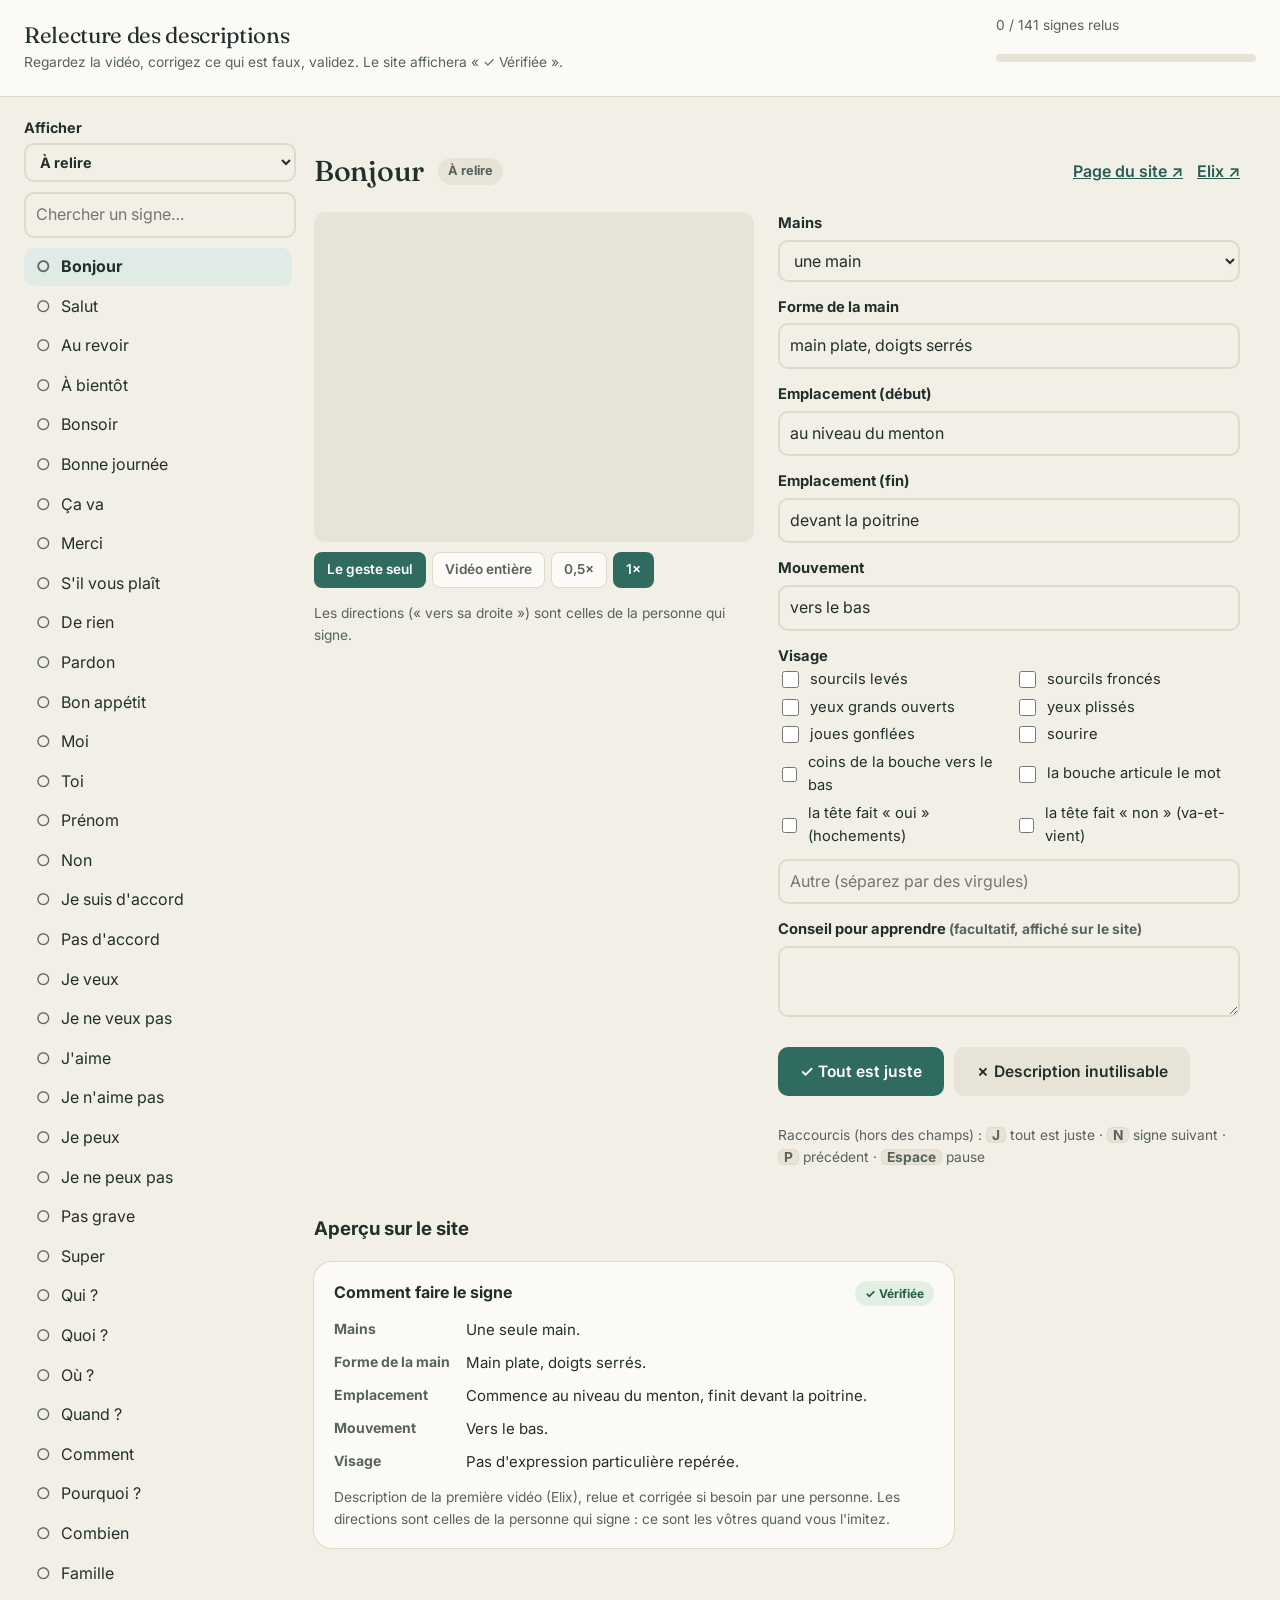
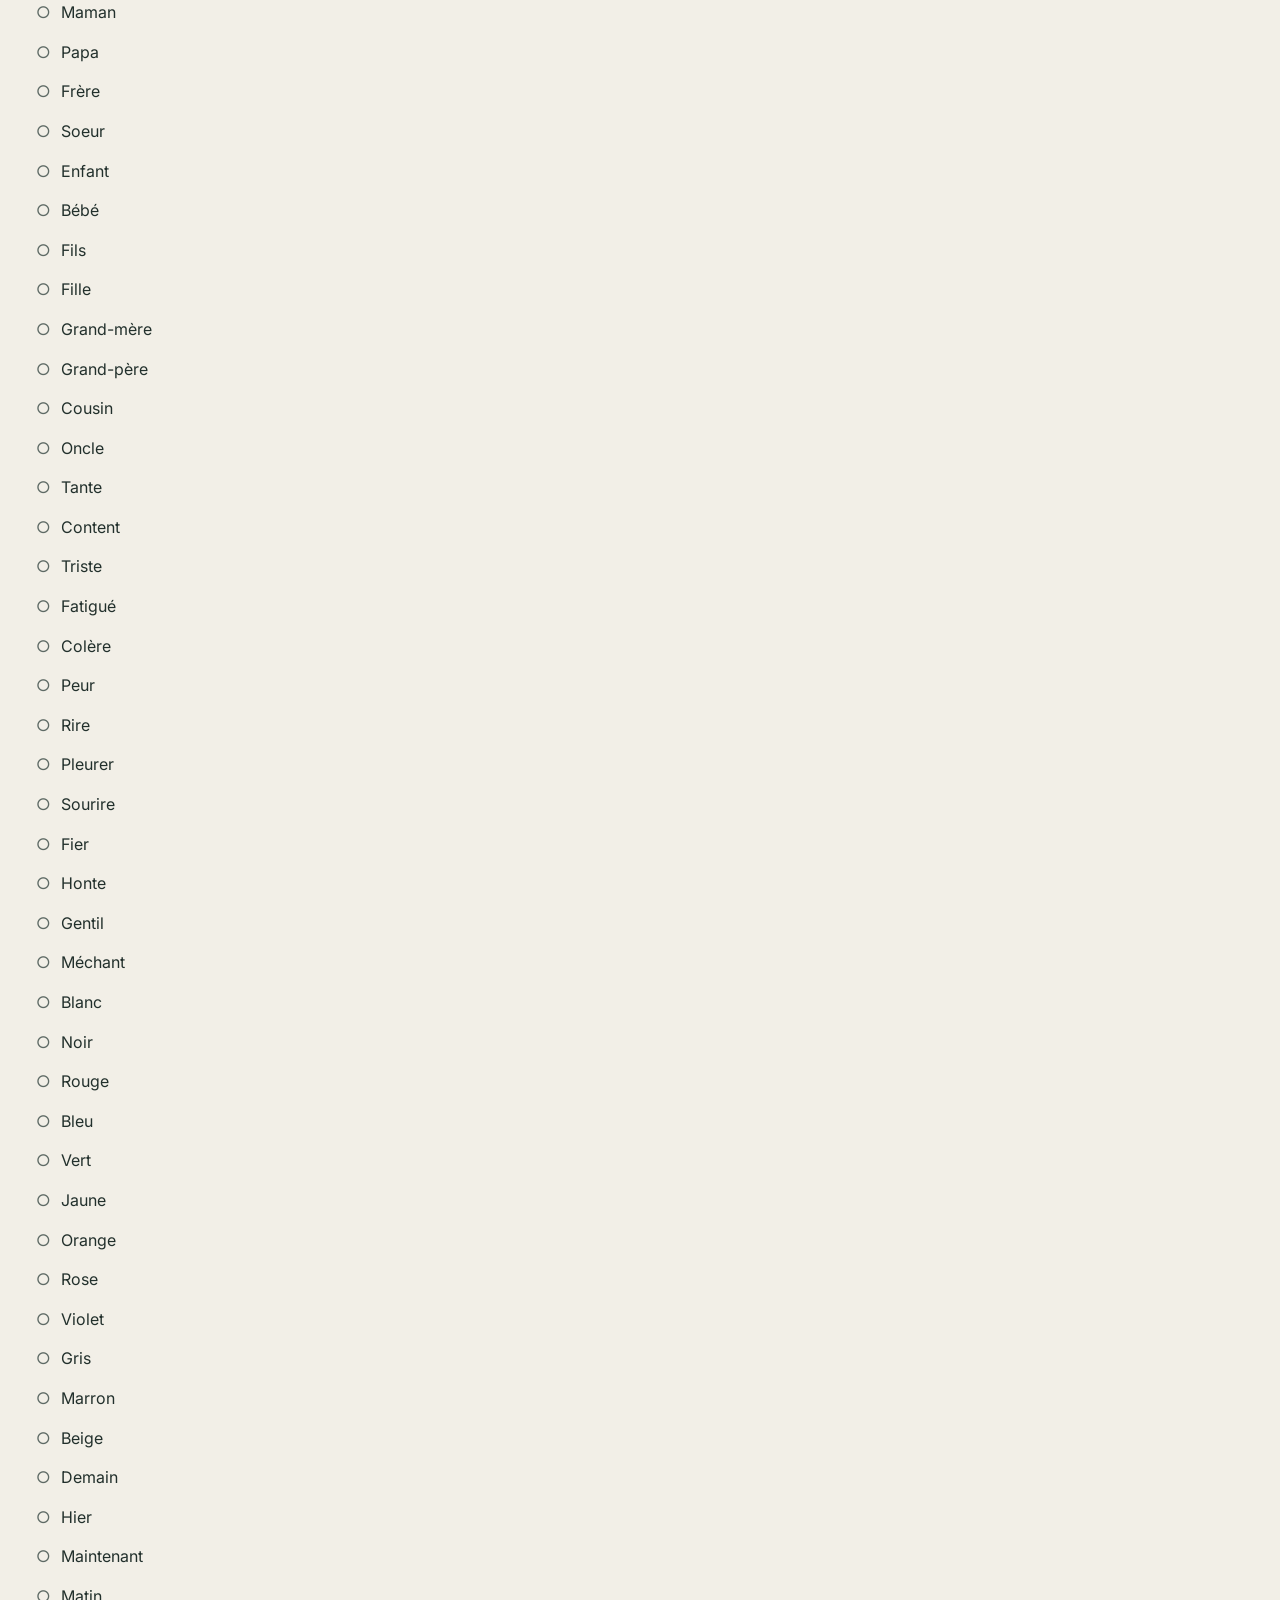
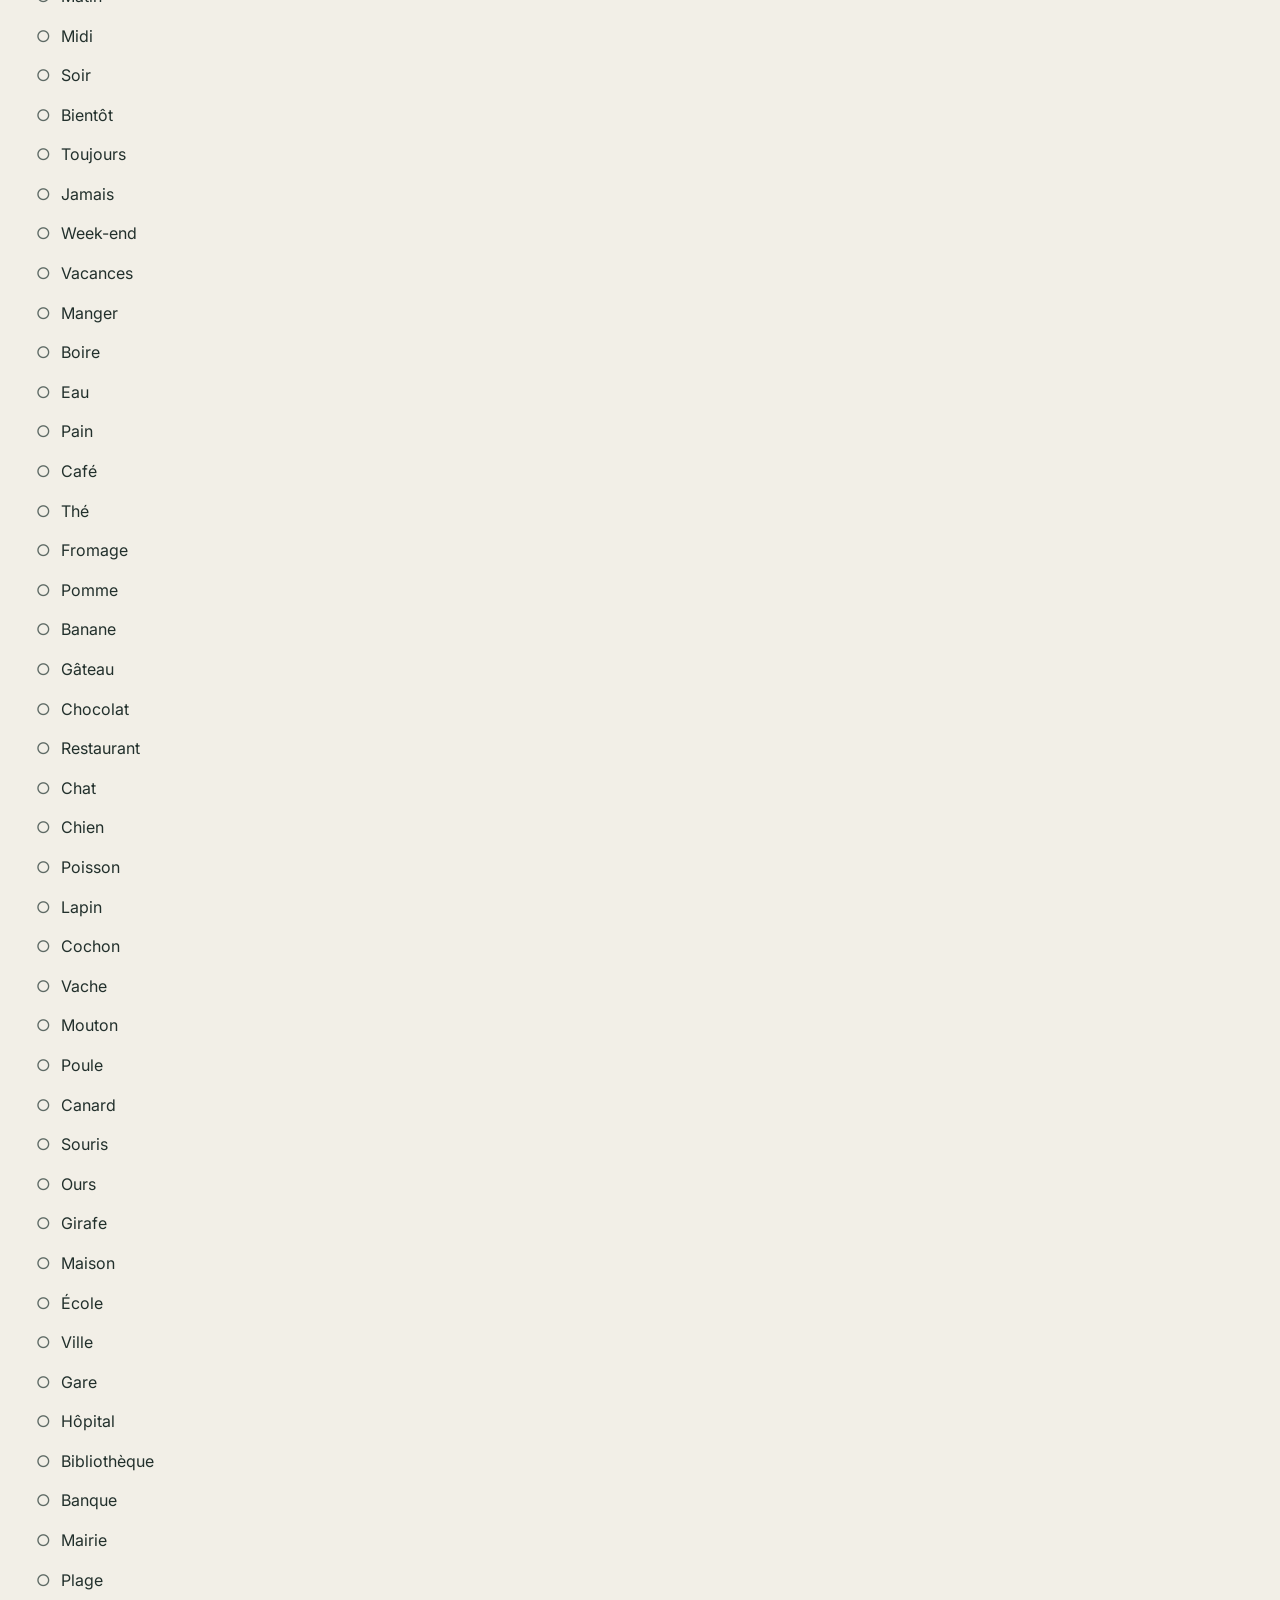
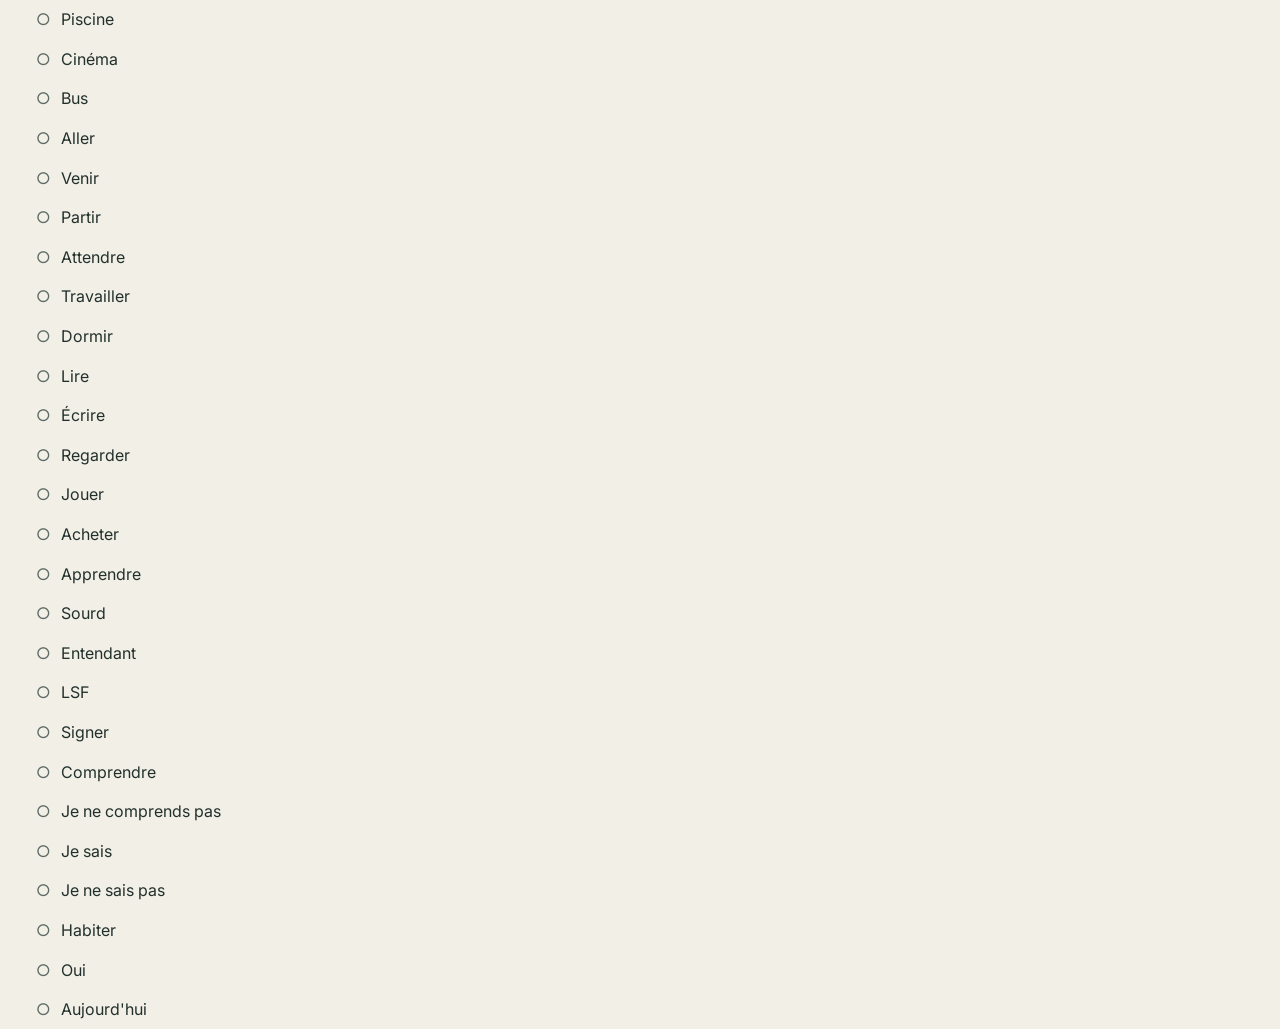
==== commit 9fe9c3c9: "Nouvelle direction artistique « Naturel », moins enfantine Titres en Fraunces et texte en Inter, pal" ====
--- a/outils/relecture.html
+++ b/outils/relecture.html
@@ -6,7 +6,7 @@
   <title>Relecture des descriptions · Signes en main</title>
   <meta name="robots" content="noindex">
   <link rel="preconnect" href="https://fonts.googleapis.com">
-  <link href="https://fonts.googleapis.com/css2?family=Plus+Jakarta+Sans:wght@400;600;700;800&display=swap" rel="stylesheet">
+  <link href="https://fonts.googleapis.com/css2?family=Fraunces:opsz,wght@9..144,400;9..144,500&family=Inter:wght@400;500;600;700&display=swap" rel="stylesheet">
   <link rel="stylesheet" href="../css/style.css">
   <link rel="stylesheet" href="relecture.css">
 </head>
--- a/css/style.css
+++ b/css/style.css
@@ -1,60 +1,61 @@
 /* =====================================================================
-   Signes en main — direction artistique « parcours » :
-   grandes cartes arrondies, boutons en relief, parcours de pastilles,
-   palette sobre (vert sapin, sable chaud, abricot en touche), sans noir pur.
+   Signes en main — direction artistique « Naturel » :
+   titres en serif (Fraunces), texte en Inter, vert sapin, sable et terre cuite,
+   des filets fins plutôt que des ombres, des boutons plats, sans noir pur.
    ===================================================================== */
 :root {
-  --fond: #f5f3ee;          /* sable très clair */
-  --fond-2: #ece8df;
-  --surface: #ffffff;
-  --texte: #1f2b2f;         /* encre vert-gris, pas de noir pur */
-  --doux: #5b686c;
-  --tres-doux: #646f72;     /* contrastes vérifiés : au moins 4,5:1 sur le fond (WCAG AA) */
-  --bord: #e5e0d6;
-  --accent: #1f6f64;        /* vert sapin */
-  --accent-fonce: #155349;
-  --accent-pale: #e1eeea;
-  --accent-texte: #1a6157;  /* l'accent quand il sert de couleur de texte */
-  --chaud: #e08c4c;         /* abricot : série, élément « en cours » */
-  --chaud-fonce: #9a5220;
-  --chaud-pale: #fbeadc;
-  --chaud-texte: #9a5220;
-  --ok: #2a7f53;
-  --ok-fonce: #1f6341;
-  --ok-pale: #e3f2e9;
-  --ok-texte: #1f6341;
-  --ko: #b84f38;
-  --ko-fonce: #933b28;
-  --ko-pale: #f8e5df;
-  --ko-texte: #933b28;
-  --verre: rgba(245, 243, 238, .88); /* barre du haut translucide */
+  --fond: #f2efe7;          /* sable clair */
+  --fond-2: #e8e3d7;
+  --surface: #fbfaf6;       /* papier, pas de blanc pur */
+  --texte: #22302c;         /* encre vert-gris, pas de noir pur */
+  --doux: #56635e;
+  --tres-doux: #5e6a65;     /* contrastes vérifiés : au moins 4,5:1 sur le fond (WCAG AA) */
+  --bord: #e0d9ca;
+  --accent: #2f6b5e;        /* vert sapin */
+  --accent-fonce: #23544a;
+  --accent-pale: #e0ebe6;
+  --accent-texte: #285e52;  /* l'accent quand il sert de couleur de texte */
+  --chaud: #b8683f;         /* terre cuite : série, élément « en cours » */
+  --chaud-fonce: #8f4c2b;
+  --chaud-pale: #f5e4d8;
+  --chaud-texte: #8a4827;
+  --ok: #2f7a50;
+  --ok-fonce: #23603e;
+  --ok-pale: #e2efe4;
+  --ok-texte: #23603e;
+  --ko: #b0503a;
+  --ko-fonce: #8c3c2a;
+  --ko-pale: #f5e2db;
+  --ko-texte: #8c3c2a;
+  --verre: rgba(242, 239, 231, .92); /* barre du haut translucide */
   --blanc-photo: #ffffff;
   color-scheme: light;
-  --ombre: 0 1px 2px rgba(31, 43, 47, .04), 0 10px 30px rgba(31, 43, 47, .07);
-  --rayon: 22px;
-  --relief: 0 4px 0;        /* épaisseur des boutons « en relief » */
-}
-
-/* ---------- Thème sombre doux (réglage « Apparence ») : gris-vert, jamais de noir pur ---------- */
+  --ombre: 0 0 0 1px var(--bord), 0 1px 2px rgba(34, 48, 44, .04); /* un filet plutôt qu'une ombre */
+  --rayon: 12px;
+  --rayon-petit: 10px;
+  --titre: "Fraunces", Georgia, serif; /* titres */
+}
+
+/* ---------- Thème sombre doux (réglage « Apparence ») : vert-gris, jamais de noir pur ---------- */
 html[data-theme="sombre"] {
-  --fond: #1f2628; --fond-2: #283133; --surface: #2a3335; --texte: #e8ebe6; --doux: #b3bcb9; --tres-doux: #939e9c; --bord: #3b4548;
-  --accent: #2b7f72; --accent-fonce: #1b544b; --accent-pale: #244540; --accent-texte: #7cc7b8;
-  --chaud: #e3955a; --chaud-fonce: #a8632d; --chaud-pale: #4a3628; --chaud-texte: #f0b98c;
-  --ok: #2a7f53; --ok-fonce: #1f5e3e; --ok-pale: #233f30; --ok-texte: #9fdcb8;
-  --ko: #b84f38; --ko-fonce: #8a3a29; --ko-pale: #4a2a24; --ko-texte: #f2b0a0;
-  --verre: rgba(31, 38, 40, .88); --blanc-photo: #e9e6df;
-  --ombre: 0 1px 2px rgba(0, 0, 0, .2), 0 10px 30px rgba(0, 0, 0, .18);
+  --fond: #1d2422; --fond-2: #262f2c; --surface: #232b29; --texte: #e6e9e3; --doux: #b0bab5; --tres-doux: #949f9a; --bord: #36413d;
+  --accent: #3a7f70; --accent-fonce: #2a5f54; --accent-pale: #243e38; --accent-texte: #8fcbbb;
+  --chaud: #cf8459; --chaud-fonce: #a2603b; --chaud-pale: #43302a; --chaud-texte: #efb391;
+  --ok: #3a8a5c; --ok-fonce: #2b6a46; --ok-pale: #213a2c; --ok-texte: #a2d9b9;
+  --ko: #bf5d46; --ko-fonce: #933f2e; --ko-pale: #42282a; --ko-texte: #f2b0a0;
+  --verre: rgba(29, 36, 34, .92); --blanc-photo: #e9e6df;
+  --ombre: 0 0 0 1px var(--bord);
   color-scheme: dark;
 }
 @media (prefers-color-scheme: dark) {
   html[data-theme="auto"] {
-    --fond: #1f2628; --fond-2: #283133; --surface: #2a3335; --texte: #e8ebe6; --doux: #b3bcb9; --tres-doux: #939e9c; --bord: #3b4548;
-    --accent: #2b7f72; --accent-fonce: #1b544b; --accent-pale: #244540; --accent-texte: #7cc7b8;
-    --chaud: #e3955a; --chaud-fonce: #a8632d; --chaud-pale: #4a3628; --chaud-texte: #f0b98c;
-    --ok: #2a7f53; --ok-fonce: #1f5e3e; --ok-pale: #233f30; --ok-texte: #9fdcb8;
-    --ko: #b84f38; --ko-fonce: #8a3a29; --ko-pale: #4a2a24; --ko-texte: #f2b0a0;
-    --verre: rgba(31, 38, 40, .88); --blanc-photo: #e9e6df;
-    --ombre: 0 1px 2px rgba(0, 0, 0, .2), 0 10px 30px rgba(0, 0, 0, .18);
+    --fond: #1d2422; --fond-2: #262f2c; --surface: #232b29; --texte: #e6e9e3; --doux: #b0bab5; --tres-doux: #949f9a; --bord: #36413d;
+    --accent: #3a7f70; --accent-fonce: #2a5f54; --accent-pale: #243e38; --accent-texte: #8fcbbb;
+    --chaud: #cf8459; --chaud-fonce: #a2603b; --chaud-pale: #43302a; --chaud-texte: #efb391;
+    --ok: #3a8a5c; --ok-fonce: #2b6a46; --ok-pale: #213a2c; --ok-texte: #a2d9b9;
+    --ko: #bf5d46; --ko-fonce: #933f2e; --ko-pale: #42282a; --ko-texte: #f2b0a0;
+    --verre: rgba(29, 36, 34, .92); --blanc-photo: #e9e6df;
+    --ombre: 0 0 0 1px var(--bord);
     color-scheme: dark;
   }
 }
@@ -92,15 +93,15 @@
 * { box-sizing: border-box; }
 body {
   margin: 0;
-  font-family: "Plus Jakarta Sans", "Segoe UI", system-ui, sans-serif;
+  font-family: "Inter", "Segoe UI", system-ui, sans-serif;
   background: var(--fond);
   color: var(--texte);
   line-height: 1.6;
   -webkit-font-smoothing: antialiased;
 }
 a { color: inherit; }
-h1 { font-size: clamp(1.8rem, 4vw, 2.5rem); line-height: 1.15; letter-spacing: -.025em; font-weight: 800; margin: .2em 0 .5em; }
-h2 { font-size: 1.3rem; letter-spacing: -.015em; font-weight: 700; margin: 2.4em 0 1em; }
+h1 { font-family: var(--titre); font-size: clamp(1.8rem, 4vw, 2.5rem); line-height: 1.15; letter-spacing: -.015em; font-weight: 400; margin: .2em 0 .5em; }
+h2 { font-family: var(--titre); font-size: 1.3rem; letter-spacing: -.01em; font-weight: 500; margin: 2.4em 0 1em; }
 .petit { color: var(--doux); font-size: .86rem; }
 
 /* ---------- Barre du haut ---------- */
@@ -110,19 +111,15 @@
   background: var(--verre); backdrop-filter: blur(12px);
   border-bottom: 1px solid var(--bord); position: sticky; top: 0; z-index: 10;
 }
-.logo { display: flex; align-items: center; gap: 10px; font-weight: 800; text-decoration: none; letter-spacing: -.02em; font-size: 1.05rem; }
-.logo-mark {
-  width: 34px; height: 34px; border-radius: 11px; display: grid; place-items: center;
-  background: var(--accent); color: #fff; font-size: 1rem; box-shadow: 0 3px 0 var(--accent-fonce);
-}
+.logo { font-family: var(--titre); font-weight: 500; text-decoration: none; letter-spacing: -.015em; font-size: 1.2rem; }
 .topbar nav { display: flex; gap: 2px; flex-wrap: wrap; flex: 1; }
-.topbar nav a { text-decoration: none; padding: 8px 14px; border-radius: 12px; color: var(--doux); font-size: .93rem; font-weight: 600; }
+.topbar nav a { text-decoration: none; padding: 8px 14px; border-radius: 8px; color: var(--doux); font-size: .93rem; font-weight: 500; }
 .topbar nav a:hover { color: var(--texte); background: var(--fond-2); }
 .topbar nav a.actif { color: var(--accent-texte); background: var(--accent-pale); }
 .compteurs { display: flex; gap: 8px; }
 .compteur {
-  display: inline-flex; align-items: center; gap: 6px; padding: 6px 12px; border-radius: 99px; text-decoration: none;
-  background: var(--surface); border: 1px solid var(--bord); font-weight: 700; font-size: .9rem;
+  display: inline-flex; align-items: center; gap: 6px; padding: 6px 12px; border-radius: 8px; text-decoration: none;
+  background: var(--surface); border: 1px solid var(--bord); font-weight: 600; font-size: .9rem;
 }
 .compteur svg { width: 18px; height: 18px; }
 .compteur.serie { color: var(--chaud-texte); }
@@ -134,25 +131,25 @@
 .footer { text-align: center; color: var(--tres-doux); font-size: .8rem; padding: 28px 16px; border-top: 1px solid var(--bord); }
 .footer a { color: var(--doux); }
 
-/* ---------- Boutons en relief ---------- */
+/* ---------- Boutons plats ---------- */
 .btn {
-  display: inline-block; border: none; cursor: pointer; text-decoration: none; font: inherit; font-weight: 700; font-size: .98rem;
-  background: var(--accent); color: #fff; padding: 12px 22px; border-radius: 16px; margin-top: 12px;
-  box-shadow: var(--relief) var(--accent-fonce); transition: filter .15s, transform .08s, box-shadow .08s;
-  position: relative; top: 0;
-}
-.btn:hover { filter: brightness(1.06); }
-.btn:active { transform: translateY(3px); box-shadow: 0 1px 0 var(--accent-fonce); }
-.btn-second { background: var(--surface); color: var(--texte); box-shadow: 0 0 0 1.5px var(--bord) inset, var(--relief) var(--bord); }
-.btn-second:active { box-shadow: 0 0 0 1.5px var(--bord) inset, 0 1px 0 var(--bord); }
-.btn-ok { background: var(--ok); box-shadow: var(--relief) var(--ok-fonce); }
-.btn-ko { background: var(--ko); box-shadow: var(--relief) var(--ko-fonce); }
+  display: inline-block; border: none; cursor: pointer; text-decoration: none; font: inherit; font-weight: 600; font-size: .98rem;
+  background: var(--accent); color: #fff; padding: 12px 22px; border-radius: 10px; margin-top: 12px;
+  transition: background .15s; position: relative; top: 0;
+}
+.btn:hover { background: var(--accent-fonce); }
+.btn-second { background: var(--fond-2); color: var(--texte); }
+.btn-second:hover { background: color-mix(in srgb, var(--fond-2) 80%, var(--texte)); }
+.btn-ok { background: var(--ok); }
+.btn-ok:hover { background: var(--ok-fonce); }
+.btn-ko { background: var(--ko); }
+.btn-ko:hover { background: var(--ko-fonce); }
 .btn-grand { padding: 15px 30px; font-size: 1.05rem; }
 .retour { display: inline-block; color: var(--doux); text-decoration: none; font-size: .92rem; font-weight: 600; margin-bottom: 8px; }
 .retour:hover { color: var(--accent-texte); }
 .surtitre {
-  display: inline-block; font-size: .78rem; font-weight: 700; color: var(--accent-texte); background: var(--accent-pale);
-  padding: 4px 12px; border-radius: 99px; letter-spacing: .03em; text-transform: uppercase;
+  display: inline-block; font-size: .78rem; font-weight: 600; color: var(--accent-texte); background: var(--accent-pale);
+  padding: 4px 12px; border-radius: 6px; letter-spacing: .06em; text-transform: uppercase;
 }
 a.surtitre { text-decoration: none; }
 .lien-plus { color: var(--accent-texte); font-weight: 700; text-decoration: none; }
@@ -167,10 +164,10 @@
   background: var(--surface); border-radius: var(--rayon); padding: 22px; text-decoration: none; display: flex; flex-direction: column; gap: 4px;
   box-shadow: var(--ombre); transition: transform .2s;
 }
-a.tuile:hover { transform: translateY(-2px); }
-.tuile-titre { font-weight: 800; font-size: 1.15rem; letter-spacing: -.01em; }
-.tuile-chiffre { font-size: 2.2rem; font-weight: 800; letter-spacing: -.03em; line-height: 1.1; }
-.tuile.continuer { background: var(--accent); color: #fff; box-shadow: 0 6px 0 var(--accent-fonce); }
+a.tuile:hover { box-shadow: 0 0 0 1px var(--accent) inset; }
+.tuile-titre { font-weight: 600; font-size: 1.15rem; letter-spacing: -.01em; }
+.tuile-chiffre { font-family: var(--titre); font-size: 2.2rem; font-weight: 500; letter-spacing: -.015em; line-height: 1.1; }
+.tuile.continuer { background: var(--accent); color: #fff; box-shadow: none; }
 .tuile.continuer .petit { color: rgba(255,255,255,.75); }
 .tuile.continuer .barre { background: rgba(255,255,255,.2); }
 .tuile.continuer .barre span { background: #fff; }
@@ -189,60 +186,51 @@
   background: var(--surface); border-radius: var(--rayon); padding: 22px; box-shadow: var(--ombre);
   transition: transform .2s;
 }
-.carte:hover { transform: translateY(-3px); }
+.carte:hover { box-shadow: 0 0 0 1px var(--accent) inset; }
 .carte-icone {
-  width: 46px; height: 46px; border-radius: 14px; display: grid; place-items: center; margin-bottom: 12px;
+  width: 42px; height: 42px; border-radius: 10px; display: grid; place-items: center; margin-bottom: 12px;
   color: var(--c); background: color-mix(in srgb, var(--c) 13%, var(--surface));
 }
 .carte-icone svg { width: 23px; height: 23px; }
 .carte-titre { font-weight: 700; font-size: 1.06rem; }
-.barre { height: 8px; background: var(--fond-2); border-radius: 99px; overflow: hidden; margin-top: 14px; }
+.barre { height: 5px; background: var(--fond-2); border-radius: 99px; overflow: hidden; margin-top: 14px; }
 .barre span { display: block; height: 100%; background: var(--c, var(--accent)); border-radius: 99px; }
 .titre-icone { display: flex; align-items: center; gap: 14px; }
 .titre-icone .carte-icone { margin: 0; }
 
-/* ---------- Parcours (page Leçons) ---------- */
+/* ---------- Parcours (page Leçons) : une table des matières en grille ---------- */
 .unite {
-  border-radius: var(--rayon); padding: 20px 24px; margin: 36px 0 8px; color: #fff;
-  background: var(--c); box-shadow: 0 5px 0 color-mix(in srgb, var(--c) 70%, black);
+  border-radius: var(--rayon); padding: 16px 20px; margin: 36px 0 8px; color: var(--texte);
+  background: color-mix(in srgb, var(--c) 10%, var(--surface)); box-shadow: inset 0 0 0 1px color-mix(in srgb, var(--c) 25%, var(--bord));
   display: flex; align-items: center; justify-content: space-between; gap: 16px; flex-wrap: wrap;
 }
 .unite:first-of-type { margin-top: 20px; }
-.unite small { display: block; font-size: .78rem; font-weight: 700; letter-spacing: .06em; text-transform: uppercase; opacity: .8; }
-.unite strong { font-size: 1.3rem; font-weight: 800; letter-spacing: -.01em; }
-.unite .compte { font-weight: 700; font-size: .9rem; background: rgba(0,0,0,.18); padding: 6px 12px; border-radius: 99px; }
-.parcours { display: flex; flex-direction: column; align-items: center; gap: 22px; padding: 28px 0 8px; }
-.etape { --d: 0px; transform: translateX(var(--d)); display: flex; flex-direction: column; align-items: center; gap: 8px; text-decoration: none; width: 170px; text-align: center; }
-.etape:nth-child(4n+2) { --d: 70px; }
-.etape:nth-child(4n+3) { --d: 100px; }
-.etape:nth-child(4n+4) { --d: 50px; }
-.etape:nth-child(4n+1) { --d: -60px; }
+.unite small { display: block; font-size: .78rem; font-weight: 700; letter-spacing: .08em; text-transform: uppercase; color: var(--c); }
+html[data-theme="sombre"] .unite small { filter: brightness(1.7); }
+@media (prefers-color-scheme: dark) { html[data-theme="auto"] .unite small { filter: brightness(1.7); } }
+.unite strong { font-family: var(--titre); font-size: 1.3rem; font-weight: 500; letter-spacing: -.015em; }
+.unite .compte { font-weight: 500; font-size: .9rem; background: var(--surface); color: var(--doux); padding: 6px 12px; border-radius: 8px; }
+.parcours { display: grid; grid-template-columns: repeat(auto-fill, minmax(210px, 1fr)); gap: 12px; padding: 16px 0 8px; }
+.etape {
+  position: relative; display: grid; grid-template-columns: auto 1fr; grid-template-rows: auto auto; column-gap: 12px; align-items: center;
+  padding: 12px 14px; text-decoration: none; background: var(--surface); border-radius: var(--rayon-petit); box-shadow: 0 0 0 1px var(--bord) inset;
+}
+.etape:hover { box-shadow: 0 0 0 1px var(--c) inset; }
 .pastille {
-  position: relative; width: 84px; height: 84px; border-radius: 50%; display: grid; place-items: center;
+  grid-row: 1 / 3; position: relative; width: 44px; height: 44px; border-radius: 50%; display: grid; place-items: center;
   background: conic-gradient(var(--c) calc(var(--p) * 1%), color-mix(in srgb, var(--c) 18%, var(--fond)) 0);
-  transition: transform .15s;
-}
-.pastille::before {
-  content: ""; position: absolute; inset: 7px; border-radius: 50%;
-  background: var(--surface); box-shadow: 0 4px 0 color-mix(in srgb, var(--c) 35%, var(--surface));
-}
-.pastille svg { position: relative; width: 32px; height: 32px; color: var(--c); }
-.etape:hover .pastille { transform: translateY(-3px); }
-.etape.fini .pastille::before { background: var(--c); box-shadow: 0 4px 0 color-mix(in srgb, var(--c) 70%, black); }
+}
+.pastille::before { content: ""; position: absolute; inset: 3px; border-radius: 50%; background: var(--surface); }
+.pastille svg { position: relative; width: 20px; height: 20px; color: var(--c); }
+.etape.fini .pastille::before { background: var(--c); }
 .etape.fini .pastille svg { color: #fff; }
-.etape-nom { font-weight: 700; font-size: .95rem; line-height: 1.25; }
-.etape-info { font-size: .78rem; color: var(--doux); font-weight: 600; margin-top: -6px; }
+.etape-nom { align-self: end; font-weight: 600; font-size: .95rem; line-height: 1.25; }
+.etape-info { align-self: start; font-size: .78rem; color: var(--doux); }
+.etape.suivante { box-shadow: 0 0 0 2px var(--chaud) inset; }
 .bulle-suivante {
-  background: var(--chaud-fonce); color: #fff; font-weight: 800; font-size: .8rem; letter-spacing: .02em; text-transform: uppercase;
-  padding: 6px 12px; border-radius: 12px; position: relative; box-shadow: 0 3px 0 color-mix(in srgb, var(--chaud-fonce) 70%, black); margin-bottom: 4px;
-  animation: flotter 2.4s ease-in-out infinite;
-}
-.bulle-suivante::after {
-  content: ""; position: absolute; left: 50%; bottom: -6px; width: 12px; height: 12px; background: var(--chaud-fonce);
-  transform: translateX(-50%) rotate(45deg); border-radius: 2px;
-}
-.etape.suivante .pastille { outline: 4px solid var(--chaud-pale); outline-offset: 4px; }
-@keyframes flotter { 50% { transform: translateY(-4px); } }
+  position: absolute; top: 0; left: 14px; transform: translateY(-50%); background: var(--chaud-fonce); color: #fff;
+  font-weight: 600; font-size: .68rem; letter-spacing: .04em; text-transform: uppercase; padding: 2px 8px; border-radius: 4px;
+}
 
 /* ---------- Page d'un thème ---------- */
 .actions-theme { display: flex; gap: 12px; flex-wrap: wrap; margin: 0 0 24px; }
@@ -250,16 +238,15 @@
 .liste-signes { display: grid; grid-template-columns: repeat(auto-fill, minmax(210px, 1fr)); gap: 10px; margin-bottom: 20px; }
 .ligne-signe {
   display: flex; justify-content: space-between; align-items: center; gap: 8px; text-decoration: none; font-weight: 600;
-  background: var(--surface); padding: 15px 18px; border-radius: 16px; box-shadow: 0 0 0 1.5px var(--bord) inset, 0 3px 0 var(--bord);
-  transition: color .15s, transform .1s;
-}
-.ligne-signe:hover { color: var(--c); }
-.ligne-signe:active { transform: translateY(2px); }
+  background: var(--surface); padding: 15px 18px; border-radius: var(--rayon-petit); box-shadow: 0 0 0 1px var(--bord) inset;
+  transition: color .15s, box-shadow .15s;
+}
+.ligne-signe:hover { color: var(--c); box-shadow: 0 0 0 1px var(--c) inset; }
 .etat { color: var(--ok-texte); font-size: .78rem; font-weight: 700; white-space: nowrap; }
 
 /* ---------- Vidéos ---------- */
 .video-lsf { background: var(--surface); border-radius: var(--rayon); padding: 12px; box-shadow: var(--ombre); }
-.video-lsf video { display: block; width: 100%; max-height: 460px; border-radius: 14px; background: var(--fond-2); }
+.video-lsf video { display: block; width: 100%; max-height: 460px; border-radius: 8px; background: var(--fond-2); }
 .video-barre { display: flex; align-items: center; justify-content: space-between; gap: 12px; flex-wrap: wrap; padding: 12px 2px 2px; }
 .video-credit { font-size: .76rem; color: var(--tres-doux); }
 .credits { margin-top: 40px; font-size: .8rem; color: var(--tres-doux); }
@@ -290,7 +277,7 @@
 html.gaucher .video-lsf video { cursor: pointer; }
 .video-lecture .lire {
   width: 36px; height: 36px; flex: none; border: none; border-radius: 50%; background: var(--accent); color: #fff;
-  font-size: .8rem; cursor: pointer; box-shadow: 0 3px 0 var(--accent-fonce);
+  font-size: .8rem; cursor: pointer;
 }
 .video-lecture input { flex: 1; accent-color: var(--accent); min-width: 0; }
 /* « vers votre droite » s'inverse tout seul (voir directions() dans page-dictionnaire.js) */
@@ -385,34 +372,33 @@
 .quiz-tete { display: flex; align-items: center; gap: 16px; margin-bottom: 8px; }
 .quitter {
   width: 40px; height: 40px; border-radius: 12px; display: grid; place-items: center; text-decoration: none; flex-shrink: 0;
-  color: var(--doux); font-size: 1.3rem; font-weight: 700; background: var(--surface); box-shadow: 0 0 0 1.5px var(--bord) inset;
+  color: var(--doux); font-size: 1.3rem; font-weight: 700; background: var(--surface); box-shadow: 0 0 0 1px var(--bord) inset;
 }
 .quitter:hover { color: var(--texte); }
 .progression-quiz { flex: 1; height: 14px; background: var(--fond-2); border-radius: 99px; overflow: hidden; }
 .progression-quiz span { display: block; height: 100%; background: var(--ok); border-radius: 99px; transition: width .4s; box-shadow: inset 0 -3px 0 rgba(0,0,0,.08); }
 .quiz-compte { font-weight: 700; color: var(--doux); font-size: .9rem; white-space: nowrap; }
-.consigne { font-size: clamp(1.3rem, 3vw, 1.6rem); font-weight: 800; letter-spacing: -.015em; margin: 22px 0 18px; }
+.consigne { font-family: var(--titre); font-size: clamp(1.3rem, 3vw, 1.6rem); font-weight: 500; letter-spacing: -.015em; margin: 22px 0 18px; }
 .quiz { display: grid; grid-template-columns: 1.1fr 1fr; gap: 32px; align-items: center; }
 .choix { display: grid; grid-template-columns: 1fr 1fr; gap: 12px; }
 .btn-choix {
-  font: inherit; font-size: 1.02rem; font-weight: 700; padding: 18px 16px; border-radius: 16px; cursor: pointer; text-align: center;
+  font: inherit; font-size: 1.02rem; font-weight: 600; padding: 18px 16px; border-radius: var(--rayon); cursor: pointer; text-align: center;
   background: var(--surface); border: none; color: var(--texte);
-  box-shadow: 0 0 0 2px var(--bord) inset, var(--relief) var(--bord); transition: transform .08s, box-shadow .08s, background .15s;
-}
-.btn-choix:hover:not(:disabled) { background: var(--accent-pale); }
-.btn-choix:active:not(:disabled) { transform: translateY(3px); box-shadow: 0 0 0 2px var(--bord) inset, 0 1px 0 var(--bord); }
+  box-shadow: 0 0 0 1px var(--bord) inset; transition: box-shadow .1s, background .15s;
+}
+.btn-choix:hover:not(:disabled) { background: var(--accent-pale); box-shadow: 0 0 0 1px var(--accent) inset; }
 .btn-choix:disabled { cursor: default; }
-.btn-choix.juste { background: var(--ok-pale); color: var(--ok-texte); box-shadow: 0 0 0 2px var(--ok) inset, var(--relief) var(--ok); }
-.btn-choix.faux { background: var(--ko-pale); color: var(--ko-texte); box-shadow: 0 0 0 2px var(--ko) inset, var(--relief) var(--ko); }
+.btn-choix.juste { background: var(--ok-pale); color: var(--ok-texte); box-shadow: 0 0 0 2px var(--ok) inset; }
+.btn-choix.faux { background: var(--ko-pale); color: var(--ko-texte); box-shadow: 0 0 0 2px var(--ko) inset; }
 .choix-videos { display: grid; grid-template-columns: repeat(2, 1fr); gap: 14px; max-width: 820px; }
 .choix-video {
-  padding: 7px; border-radius: 18px; border: none; background: var(--surface); cursor: pointer;
-  box-shadow: 0 0 0 2px var(--bord) inset, var(--relief) var(--bord); transition: transform .08s;
-}
-.choix-video video { display: block; width: 100%; border-radius: 12px; aspect-ratio: 4 / 3; object-fit: cover; background: var(--fond-2); }
-.choix-video:hover:not(:disabled) { box-shadow: 0 0 0 2px var(--accent) inset, var(--relief) var(--accent-pale); }
-.choix-video.juste { box-shadow: 0 0 0 3px var(--ok) inset, var(--relief) var(--ok); }
-.choix-video.faux { box-shadow: 0 0 0 3px var(--ko) inset, var(--relief) var(--ko); opacity: .75; }
+  padding: 7px; border-radius: var(--rayon); border: none; background: var(--surface); cursor: pointer;
+  box-shadow: 0 0 0 1px var(--bord) inset; transition: box-shadow .1s;
+}
+.choix-video video { display: block; width: 100%; border-radius: 6px; aspect-ratio: 4 / 3; object-fit: cover; background: var(--fond-2); }
+.choix-video:hover:not(:disabled) { box-shadow: 0 0 0 1px var(--accent) inset; }
+.choix-video.juste { box-shadow: 0 0 0 3px var(--ok) inset; }
+.choix-video.faux { box-shadow: 0 0 0 3px var(--ko) inset; opacity: .75; }
 .choix-video:disabled { cursor: default; }
 /* bandeau de réponse en bas de l'écran */
 #retour-quiz:empty { display: none; }
@@ -427,11 +413,11 @@
 #retour-quiz .petit { display: block; font-size: .85rem; font-weight: 500; margin-top: 2px; }
 #retour-quiz .btn { margin: 0; min-width: 180px; text-align: center; }
 @keyframes monter { from { transform: translateY(100%); } }
-.msg-ok { color: var(--ok-texte); font-weight: 800; }
-.msg-ko { color: var(--ko-texte); font-weight: 800; }
+.msg-ok { color: var(--ok-texte); font-weight: 700; }
+.msg-ko { color: var(--ko-texte); font-weight: 700; }
 .quiz-fin { text-align: center; padding: 40px 0; }
 .quiz-fin .hero-actions { justify-content: center; }
-.score { font-size: 3.4rem; font-weight: 800; letter-spacing: -.03em; margin: 0; color: var(--accent-texte); }
+.score { font-family: var(--titre); font-size: 3.4rem; font-weight: 500; letter-spacing: -.015em; margin: 0; color: var(--accent-texte); }
 .quiz-fin .score-carte { display: inline-block; background: var(--surface); border-radius: var(--rayon); padding: 22px 48px; box-shadow: var(--ombre); margin: 8px 0 16px; }
 
 /* ---------- Révision ---------- */
@@ -449,7 +435,7 @@
 /* ---------- Progression ---------- */
 .stats { display: grid; grid-template-columns: repeat(auto-fit, minmax(220px, 1fr)); gap: 16px; }
 .stat { background: var(--surface); border-radius: var(--rayon); padding: 22px; display: flex; flex-direction: column; gap: 2px; color: var(--doux); font-size: .9rem; box-shadow: var(--ombre); }
-.stat-val { font-size: 2.1rem; font-weight: 800; letter-spacing: -.03em; color: var(--texte); }
+.stat-val { font-family: var(--titre); font-size: 2.1rem; font-weight: 500; letter-spacing: -.015em; color: var(--texte); }
 #reset { margin-top: 40px; }
 .bandeau-revision {
   display: flex; align-items: center; gap: 16px; margin-top: 28px; padding: 16px 20px; text-decoration: none;
@@ -458,7 +444,7 @@
 .bandeau-revision .carte-icone { margin: 0; flex-shrink: 0; }
 .bandeau-revision .fleche { margin-left: auto; font-size: 1.4rem; color: var(--accent-texte); }
 .niveau { display: flex; align-items: baseline; gap: 12px; }
-.niveau span { font-size: .75rem; font-weight: 700; text-transform: uppercase; letter-spacing: .06em; color: var(--accent-texte); background: var(--accent-pale); padding: 3px 10px; border-radius: 99px; }
+.niveau span { font-size: .75rem; font-weight: 600; text-transform: uppercase; letter-spacing: .06em; color: var(--accent-texte); background: var(--accent-pale); padding: 3px 10px; border-radius: 6px; }
 
 /* ---------- Dictionnaire ---------- */
 .recherche {
@@ -471,7 +457,7 @@
 .puces { display: flex; flex-wrap: wrap; gap: 8px; margin: 18px 0 14px; }
 .puce {
   font: inherit; font-size: .85rem; font-weight: 600; color: var(--doux); background: var(--surface);
-  border: none; box-shadow: 0 0 0 1.5px var(--bord) inset; border-radius: 99px; padding: 7px 13px; cursor: pointer; transition: all .15s;
+  border: none; box-shadow: 0 0 0 1px var(--bord) inset; border-radius: 8px; padding: 7px 13px; cursor: pointer; transition: all .15s;
 }
 .puce span { color: var(--tres-doux); font-size: .78rem; margin-left: 2px; }
 .puce:hover { color: var(--accent-texte); }
@@ -480,10 +466,9 @@
 .dico-grille { display: grid; grid-template-columns: repeat(auto-fill, minmax(190px, 1fr)); gap: 10px; margin-bottom: 20px; }
 .dico-carte {
   display: flex; flex-direction: column; gap: 2px; text-decoration: none; background: var(--surface);
-  border-radius: 16px; padding: 14px 16px; box-shadow: 0 0 0 1.5px var(--bord) inset, 0 3px 0 var(--bord); transition: transform .1s, color .15s;
-}
-.dico-carte:hover { color: var(--accent-texte); }
-.dico-carte:active { transform: translateY(2px); }
+  border-radius: var(--rayon-petit); padding: 14px 16px; box-shadow: 0 0 0 1px var(--bord) inset; transition: box-shadow .15s, color .15s;
+}
+.dico-carte:hover { color: var(--accent-texte); box-shadow: 0 0 0 1px var(--accent) inset; }
 .dico-mot { font-weight: 700; }
 .dico-cat, .dico-nb { font-size: .78rem; color: var(--tres-doux); }
 .dico-nb { color: var(--accent-texte); }
@@ -492,19 +477,19 @@
 .alphabet { display: grid; grid-template-columns: repeat(auto-fill, minmax(112px, 1fr)); gap: 12px; }
 .lettre {
   display: flex; flex-direction: column; align-items: center; gap: 4px; padding: 8px; cursor: pointer; font: inherit;
-  background: var(--surface); border: none; border-radius: 16px; box-shadow: 0 0 0 1.5px var(--bord) inset, 0 3px 0 var(--bord);
-  transition: transform .1s;
-}
-.lettre:hover { transform: translateY(-2px); }
+  background: var(--surface); border: none; border-radius: var(--rayon); box-shadow: 0 0 0 1px var(--bord) inset;
+  transition: box-shadow .15s;
+}
+.lettre:hover { box-shadow: 0 0 0 1px var(--accent) inset; }
 .lettre img { width: 100%; aspect-ratio: 1; object-fit: contain; border-radius: 10px; background: var(--blanc-photo); }
-.lettre strong { font-size: 1.1rem; font-weight: 800; }
+.lettre strong { font-family: var(--titre); font-size: 1.15rem; font-weight: 500; }
 .zoom { position: fixed; inset: 0; background: rgba(31, 43, 47, .55); display: grid; place-items: center; z-index: 20; cursor: zoom-out; }
 .zoom-carte { background: var(--surface); border-radius: var(--rayon); padding: 16px; text-align: center; max-width: min(90vw, 480px); }
 .zoom-carte img { width: 100%; border-radius: 12px; }
 .zoom-carte strong { display: block; font-size: 2rem; }
 .lettre-grande { background: var(--surface); border-radius: var(--rayon); padding: 12px; display: grid; place-items: center; min-height: 300px; box-shadow: var(--ombre); }
 .lettre-grande img { width: min(100%, 340px); height: auto; border-radius: 12px; }
-.fin-mot { font-size: 5rem; font-weight: 800; color: var(--tres-doux); }
+.fin-mot { font-family: var(--titre); font-size: 5rem; font-weight: 500; color: var(--tres-doux); }
 .choix-lettres .btn-choix { font-size: 1.6rem; }
 .epeler { max-width: 520px; }
 .pastilles { display: flex; gap: 6px; justify-content: center; margin: 14px 0; }
@@ -529,10 +514,6 @@
   .compteurs { order: 2; }
   .topbar nav { order: 3; flex-basis: 100%; overflow-x: auto; flex-wrap: nowrap; }
   .choix-videos { gap: 10px; }
-  .etape:nth-child(4n+2) { --d: 40px; }
-  .etape:nth-child(4n+3) { --d: 60px; }
-  .etape:nth-child(4n+4) { --d: 30px; }
-  .etape:nth-child(4n+1) { --d: -40px; }
 }
 @media (max-width: 520px) {
   .description-auto dl { grid-template-columns: 1fr; gap: 2px; }
@@ -550,24 +531,24 @@
    ===================================================================== */
 .defi-carte {
   display: flex; align-items: center; gap: 18px; margin: 22px 0 6px; padding: 18px 22px; border-radius: var(--rayon);
-  text-decoration: none; background: var(--surface); box-shadow: 0 0 0 2px var(--chaud) inset, 0 5px 0 var(--chaud-fonce);
-  transition: transform .1s;
-}
-.defi-carte:hover { transform: translateY(-2px); }
+  text-decoration: none; background: var(--surface); box-shadow: 0 0 0 1px var(--chaud) inset;
+  transition: box-shadow .15s;
+}
+.defi-carte:hover { box-shadow: 0 0 0 2px var(--chaud) inset; }
 .defi-carte .carte-icone { --c: var(--chaud-fonce); flex: none; }
 .defi-texte { display: flex; flex-direction: column; gap: 2px; flex: 1; min-width: 0; }
 .defi-texte .surtitre { align-self: flex-start; color: var(--chaud-texte); background: var(--chaud-pale); }
 .defi-carte .btn { margin: 0; flex: none; }
-.defi-carte.fait { box-shadow: 0 0 0 2px var(--ok) inset, 0 5px 0 var(--ok-fonce); }
+.defi-carte.fait { box-shadow: 0 0 0 1px var(--ok) inset; }
 .defi-carte.fait .carte-icone { --c: var(--ok); }
-.defi-carte.fait .btn { background: var(--surface); color: var(--texte); box-shadow: 0 0 0 2px var(--bord) inset, var(--relief) var(--bord); }
+.defi-carte.fait .btn { background: var(--fond-2); color: var(--texte); }
 
 .grille-exos { display: grid; grid-template-columns: repeat(auto-fill, minmax(280px, 1fr)); gap: 16px; }
 .exo-carte {
   display: flex; flex-direction: column; gap: 8px; padding: 20px; border-radius: var(--rayon); text-decoration: none;
-  background: var(--surface); box-shadow: var(--ombre); transition: transform .12s, box-shadow .12s; --c: var(--accent);
-}
-.exo-carte:hover { transform: translateY(-3px); box-shadow: 0 0 0 2px var(--accent) inset, var(--ombre); }
+  background: var(--surface); box-shadow: var(--ombre); transition: box-shadow .12s; --c: var(--accent);
+}
+.exo-carte:hover { box-shadow: 0 0 0 1px var(--accent) inset; }
 .exo-carte[data-exo="sprint"] { --c: #b5753f; }
 .exo-carte[data-exo="paires"] { --c: #75598a; }
 .exo-carte[data-exo="ecrire"] { --c: #3a6ea5; }
@@ -585,13 +566,13 @@
 
 /* fin d'exercice */
 .score-carte.record-battu { box-shadow: 0 0 0 3px var(--chaud) inset, var(--ombre); }
-.score-carte.record-battu .petit { color: var(--chaud-texte); font-weight: 800; }
+.score-carte.record-battu .petit { color: var(--chaud-texte); font-weight: 700; }
 .a-revoir { max-width: 620px; margin: 20px auto 0; padding: 16px; border-radius: 18px; background: var(--surface); box-shadow: var(--ombre); }
 .a-revoir .puces { justify-content: center; margin: 10px 0 0; }
 .a-revoir .puce { text-decoration: none; }
 kbd {
-  font-family: inherit; font-weight: 700; font-size: .78em; line-height: 1; padding: 3px 6px; border-radius: 6px;
-  background: var(--fond-2); color: var(--doux); box-shadow: inset 0 -2px 0 var(--bord);
+  font-family: inherit; font-weight: 600; font-size: .78em; line-height: 1; padding: 3px 6px; border-radius: 6px;
+  background: var(--fond-2); color: var(--doux); box-shadow: inset 0 0 0 1px var(--bord);
 }
 
 /* sprint */
@@ -603,7 +584,7 @@
 .sprint-video { position: relative; aspect-ratio: 4 / 3; border-radius: var(--rayon); overflow: hidden; background: var(--fond-2); box-shadow: var(--ombre); }
 .sprint-video video { position: absolute; inset: 0; width: 100%; height: 100%; object-fit: contain; opacity: 0; }
 .sprint-video video.actif { opacity: 1; }
-.sprint-score { font-size: 2.4rem; font-weight: 800; color: var(--accent-texte); margin: 0; line-height: 1; }
+.sprint-score { font-family: var(--titre); font-size: 2.4rem; font-weight: 500; color: var(--accent-texte); margin: 0; line-height: 1; }
 .sprint-score .petit { font-size: .9rem; font-weight: 600; }
 .vrai-faux .btn-choix { font-size: 1.15rem; padding: 22px 16px; }
 .vrai-faux kbd { margin: 0 4px; }
@@ -615,17 +596,17 @@
 /* jeu des paires */
 .paires { display: grid; grid-template-columns: repeat(4, 1fr); gap: 12px; max-width: 860px; margin-bottom: 16px; }
 .carte-paire {
-  aspect-ratio: 4 / 3; border: none; border-radius: 16px; cursor: pointer; padding: 0; overflow: hidden; position: relative;
-  background: var(--accent); box-shadow: var(--relief) var(--accent-fonce); transition: transform .12s, background .15s; font: inherit;
+  aspect-ratio: 4 / 3; border: none; border-radius: var(--rayon); cursor: pointer; padding: 0; overflow: hidden; position: relative;
+  background: var(--accent); transition: background .15s; font: inherit;
 }
 .carte-paire .dos { position: absolute; inset: 10px; border-radius: 10px; border: 2px dashed rgba(255,255,255,.35); }
-.carte-paire .dos::after { content: "?"; position: absolute; inset: 0; display: grid; place-items: center; color: rgba(255,255,255,.75); font-size: 1.8rem; font-weight: 800; }
-.carte-paire:hover:not(.ouverte) { transform: translateY(-3px); }
-.carte-paire.ouverte { background: var(--surface); box-shadow: 0 0 0 2px var(--bord) inset, var(--relief) var(--bord); cursor: default; }
+.carte-paire .dos::after { content: "?"; position: absolute; inset: 0; display: grid; place-items: center; color: rgba(255,255,255,.75); font-family: var(--titre); font-size: 1.8rem; font-weight: 500; }
+.carte-paire:hover:not(.ouverte) { background: var(--accent-fonce); }
+.carte-paire.ouverte { background: var(--surface); box-shadow: 0 0 0 1px var(--bord) inset; cursor: default; }
 .carte-paire video { width: 100%; height: 100%; object-fit: cover; display: block; background: var(--fond-2); }
-.mot-paire { display: grid; place-items: center; height: 100%; padding: 8px; font-weight: 800; font-size: 1.05rem; color: var(--texte); }
-.carte-paire.trouvee { box-shadow: 0 0 0 3px var(--ok) inset, var(--relief) var(--ok); opacity: .9; }
-.carte-paire.rate { box-shadow: 0 0 0 3px var(--ko) inset, var(--relief) var(--ko); }
+.mot-paire { display: grid; place-items: center; height: 100%; padding: 8px; font-weight: 600; font-size: 1.05rem; color: var(--texte); }
+.carte-paire.trouvee { box-shadow: 0 0 0 3px var(--ok) inset; opacity: .9; }
+.carte-paire.rate { box-shadow: 0 0 0 3px var(--ko) inset; }
 
 /* écrire le mot */
 .ecrire input {
@@ -639,24 +620,24 @@
 /* épeler */
 .mot-cases { display: flex; flex-wrap: wrap; gap: 8px; margin: 4px 0 20px; }
 .case {
-  width: 48px; height: 56px; border-radius: 12px; display: grid; place-items: center; font-size: 1.5rem; font-weight: 800;
+  width: 48px; height: 56px; border-radius: 10px; display: grid; place-items: center; font-size: 1.5rem; font-weight: 600;
   background: var(--surface); box-shadow: 0 0 0 2px var(--bord) inset; color: var(--accent-texte);
 }
 .case.courante { box-shadow: 0 0 0 3px var(--chaud) inset; }
 .case.trouvee { background: var(--accent-pale); box-shadow: 0 0 0 2px var(--accent) inset; }
 .grille-photos { display: grid; grid-template-columns: repeat(auto-fill, minmax(96px, 1fr)); gap: 10px; margin-bottom: 14px; }
 .photo-lettre {
-  border: none; padding: 6px; border-radius: 14px; background: var(--surface); cursor: pointer;
-  box-shadow: 0 0 0 2px var(--bord) inset, 0 3px 0 var(--bord); transition: transform .1s;
+  border: none; padding: 6px; border-radius: var(--rayon); background: var(--surface); cursor: pointer;
+  box-shadow: 0 0 0 1px var(--bord) inset; transition: box-shadow .1s;
 }
 .photo-lettre img { width: 100%; height: auto; aspect-ratio: 4 / 3; object-fit: contain; border-radius: 9px; background: var(--blanc-photo); display: block; }
-.photo-lettre:hover { transform: translateY(-2px); }
-.photo-lettre.bonne { box-shadow: 0 0 0 3px var(--ok) inset, 0 3px 0 var(--ok); }
-.photo-lettre.indice { box-shadow: 0 0 0 3px var(--chaud) inset, 0 3px 0 var(--chaud-fonce); animation: flotter 1.2s ease-in-out infinite; }
-.photo-lettre.secoue { animation: secouer .35s; box-shadow: 0 0 0 3px var(--ko) inset, 0 3px 0 var(--ko); }
+.photo-lettre:hover { box-shadow: 0 0 0 1px var(--accent) inset; }
+.photo-lettre.bonne { box-shadow: 0 0 0 3px var(--ok) inset; }
+.photo-lettre.indice { box-shadow: 0 0 0 3px var(--chaud) inset; }
+.photo-lettre.secoue { animation: secouer .35s; box-shadow: 0 0 0 3px var(--ko) inset; }
 @keyframes secouer { 25% { transform: translateX(-5px); } 75% { transform: translateX(5px); } }
 html.gaucher .photo-lettre img { transform: scaleX(-1); }
-.lettre-legende { text-align: center; font-size: 2rem; font-weight: 800; margin: 8px 0 0; min-height: 1.3em; }
+.lettre-legende { text-align: center; font-family: var(--titre); font-size: 2rem; font-weight: 500; margin: 8px 0 0; min-height: 1.3em; }
 
 /* phrases : lecteur et explication */
 .lecteur-phrase .pile { position: relative; aspect-ratio: 4 / 3; border-radius: var(--rayon); overflow: hidden; background: var(--fond-2); box-shadow: var(--ombre); }
@@ -698,13 +679,12 @@
 .ligne-reponse .vide { padding: 0 6px; }
 .banque { display: flex; flex-wrap: wrap; gap: 10px; min-height: 52px; }
 .carte-signe {
-  font: inherit; font-weight: 800; text-transform: uppercase; letter-spacing: .03em; font-size: .92rem; padding: 12px 16px; border: none;
-  border-radius: 14px; cursor: pointer; background: var(--surface); color: var(--texte); box-shadow: 0 0 0 2px var(--bord) inset, 0 4px 0 var(--bord);
-}
-.carte-signe.placee { background: var(--accent-pale); color: var(--accent-texte); box-shadow: 0 0 0 2px var(--accent) inset, 0 4px 0 var(--accent); }
-.carte-signe.juste { background: var(--ok-pale); color: var(--ok-texte); box-shadow: 0 0 0 2px var(--ok) inset, 0 4px 0 var(--ok); }
-.carte-signe.faux { background: var(--ko-pale); color: var(--ko-texte); box-shadow: 0 0 0 2px var(--ko) inset, 0 4px 0 var(--ko); }
-.carte-signe:active:not(:disabled) { transform: translateY(3px); }
+  font: inherit; font-weight: 600; text-transform: uppercase; letter-spacing: .04em; font-size: .88rem; padding: 12px 16px; border: none;
+  border-radius: var(--rayon-petit); cursor: pointer; background: var(--surface); color: var(--texte); box-shadow: 0 0 0 1px var(--bord) inset;
+}
+.carte-signe.placee { background: var(--accent-pale); color: var(--accent-texte); box-shadow: 0 0 0 2px var(--accent) inset; }
+.carte-signe.juste { background: var(--ok-pale); color: var(--ok-texte); box-shadow: 0 0 0 2px var(--ok) inset; }
+.carte-signe.faux { background: var(--ko-pale); color: var(--ko-texte); box-shadow: 0 0 0 2px var(--ko) inset; }
 
 @media (max-width: 760px) {
   .sprint { grid-template-columns: 1fr; gap: 16px; }
@@ -721,9 +701,8 @@
 .carte-lecon .surtitre { margin: 4px 0 0; }
 .carte-lecon .etat-lecon { margin-top: auto; font-weight: 700; }
 .carte-lecon.lue .carte-icone { background: var(--c); color: #fff; }
-.etape-lecon .pastille { width: 70px; height: 70px; background: none; border: 3px dashed color-mix(in srgb, var(--c) 55%, var(--fond)); }
-.etape-lecon .pastille::before { inset: 4px; box-shadow: none; }
-.etape-lecon .pastille svg { width: 26px; height: 26px; }
+.etape-lecon .pastille { background: none; border: 2px dashed color-mix(in srgb, var(--c) 55%, var(--fond)); }
+.etape-lecon .pastille::before { inset: 3px; }
 .etape-lecon.fini .pastille { border-style: solid; border-color: var(--c); }
 
 .lecon { max-width: 780px; }
@@ -731,8 +710,8 @@
 .lecon > p strong { color: var(--accent-texte); }
 .lecon .titre-icone .carte-icone { --c: inherit; }
 .astuce {
-  background: var(--chaud-pale); border-radius: var(--rayon); padding: 14px 18px; margin: 22px 0;
-  border-left: 5px solid var(--chaud);
+  background: var(--chaud-pale); border-radius: 0 var(--rayon) var(--rayon) 0; padding: 14px 18px; margin: 22px 0;
+  border-left: 3px solid var(--chaud);
 }
 .astuce strong { display: block; color: var(--chaud-texte); font-size: .8rem; text-transform: uppercase; letter-spacing: .06em; margin-bottom: 2px; }
 .liens-lecon { display: flex; flex-wrap: wrap; gap: 10px; }
@@ -741,14 +720,14 @@
 .vignettes { display: grid; grid-template-columns: repeat(auto-fill, minmax(150px, 1fr)); gap: 12px; }
 .vignette-signe {
   display: flex; flex-direction: column; border-radius: var(--rayon); overflow: hidden; text-decoration: none;
-  background: var(--surface); box-shadow: var(--ombre); color: inherit; transition: transform .15s;
-}
-.vignette-signe:hover { transform: translateY(-2px); }
+  background: var(--surface); box-shadow: var(--ombre); color: inherit; transition: box-shadow .15s;
+}
+.vignette-signe:hover { box-shadow: 0 0 0 1px var(--accent) inset; }
 .vignette-signe video { width: 100%; aspect-ratio: 4 / 3; object-fit: cover; background: var(--fond-2); display: block; }
 html.gaucher .vignette-signe video { transform: scaleX(-1); }
 .vignette-mot { padding: 8px 10px; font-weight: 700; text-align: center; }
 .vignette-signe.sans-video { aspect-ratio: auto; min-height: 112px; justify-content: center; align-items: center; gap: 4px; border: 2px dashed var(--bord); box-shadow: none; background: transparent; }
-.sans-video-mot { font-weight: 800; font-size: 1.1rem; }
+.sans-video-mot { font-weight: 600; font-size: 1.1rem; }
 .sans-video .petit { color: var(--accent-texte); font-weight: 700; }
 .bloc-signes figcaption { margin-top: 8px; text-align: center; }
 
@@ -796,3 +775,17 @@
 .message-signaler:empty { display: none; }
 .merci-signaler { margin: 0; }
 .form-signaler .btn { justify-self: start; }
+
+/* ------------------------------------------------------------------ */
+/* Crédits et licences                                                  */
+/* ------------------------------------------------------------------ */
+.grille-credits { display: grid; grid-template-columns: repeat(auto-fill, minmax(240px, 1fr)); gap: 12px; }
+.credit-carte { background: var(--surface); border-radius: var(--rayon); box-shadow: var(--ombre); padding: 14px 16px; display: grid; gap: 4px; align-content: start; }
+.credit-carte a, .liste-sources a, .table-credits a, main section > p a, .hero-sous a { color: var(--accent-texte); font-weight: 600; }
+.liste-sources { padding-left: 20px; max-width: 760px; }
+.liste-sources li { margin: 8px 0; }
+.liste-complete summary { cursor: pointer; font-weight: 700; color: var(--accent-texte); padding: 6px 0; }
+.table-defile { overflow-x: auto; margin-top: 10px; border-radius: var(--rayon); box-shadow: var(--ombre); }
+.table-credits { width: 100%; border-collapse: collapse; background: var(--surface); font-size: .9rem; }
+.table-credits th, .table-credits td { text-align: left; padding: 8px 12px; border-bottom: 1px solid var(--bord); }
+.table-credits th { position: sticky; top: 0; background: var(--fond-2); }
